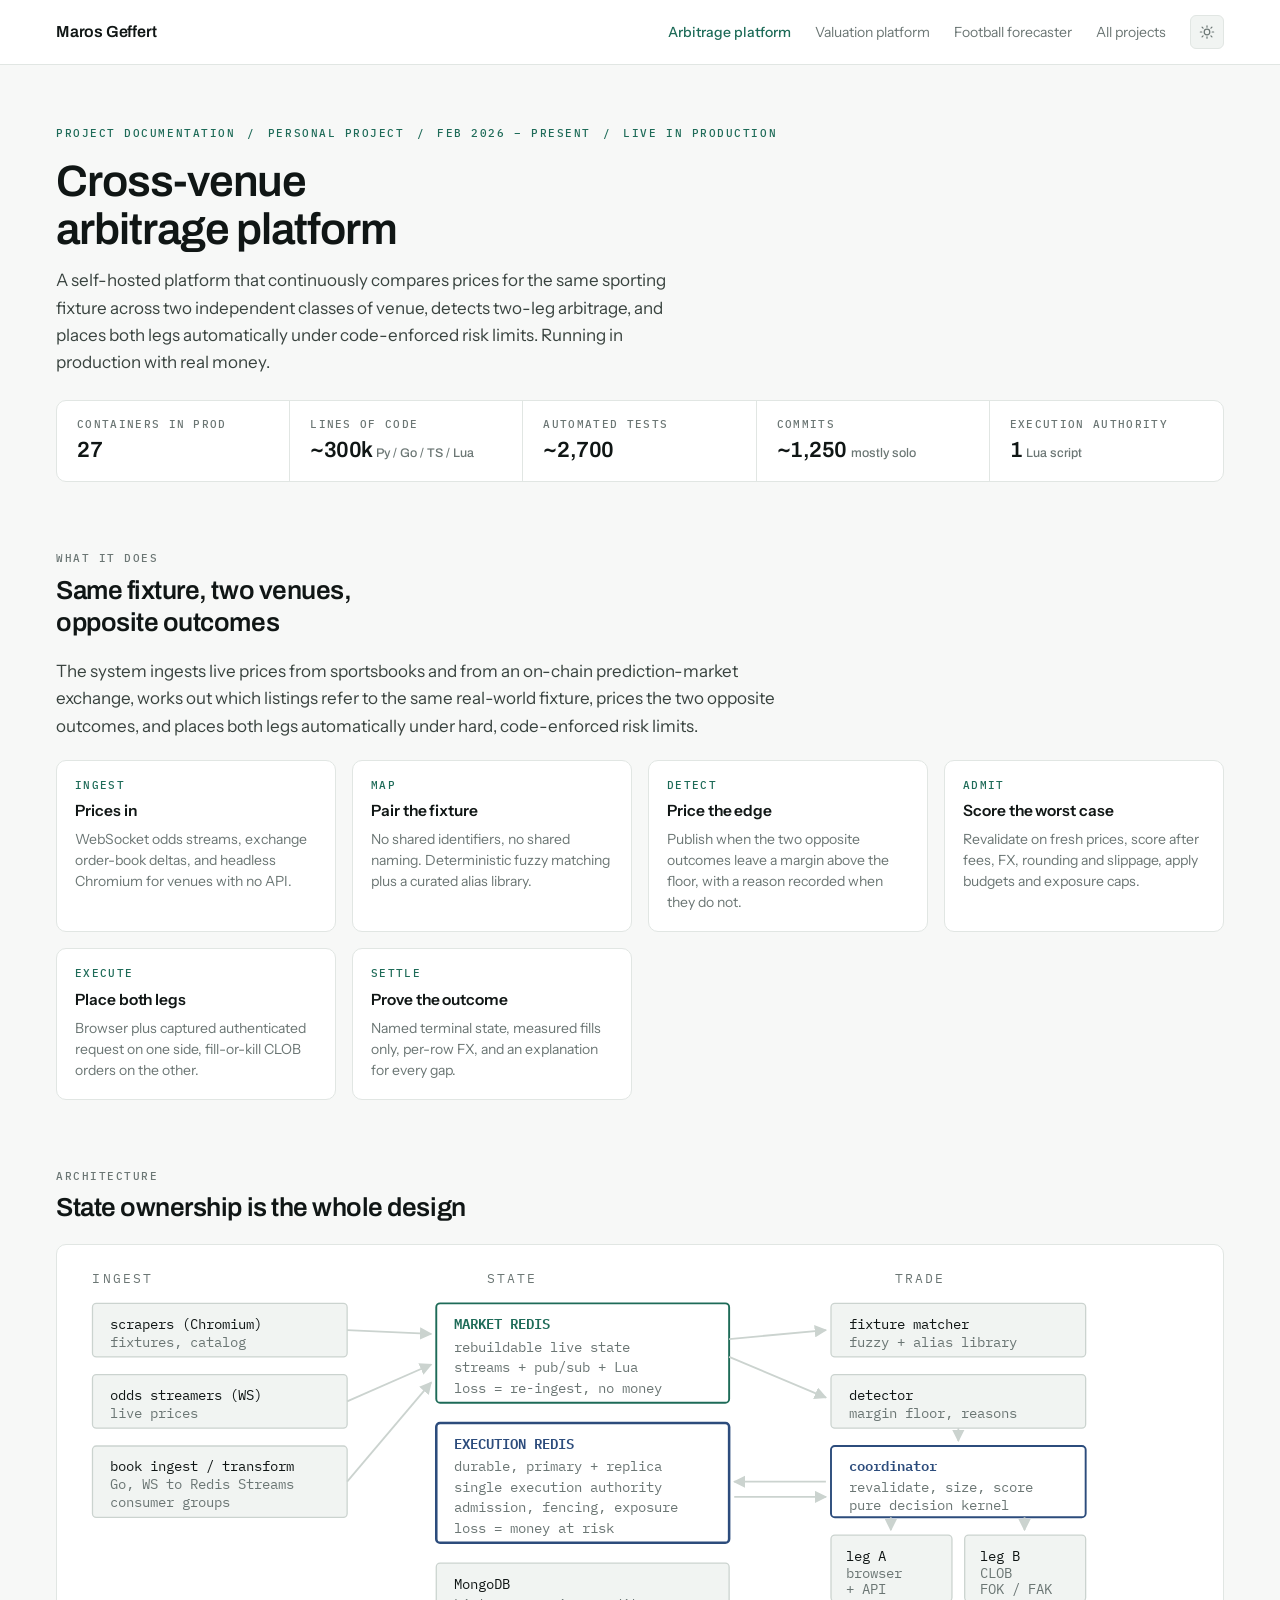
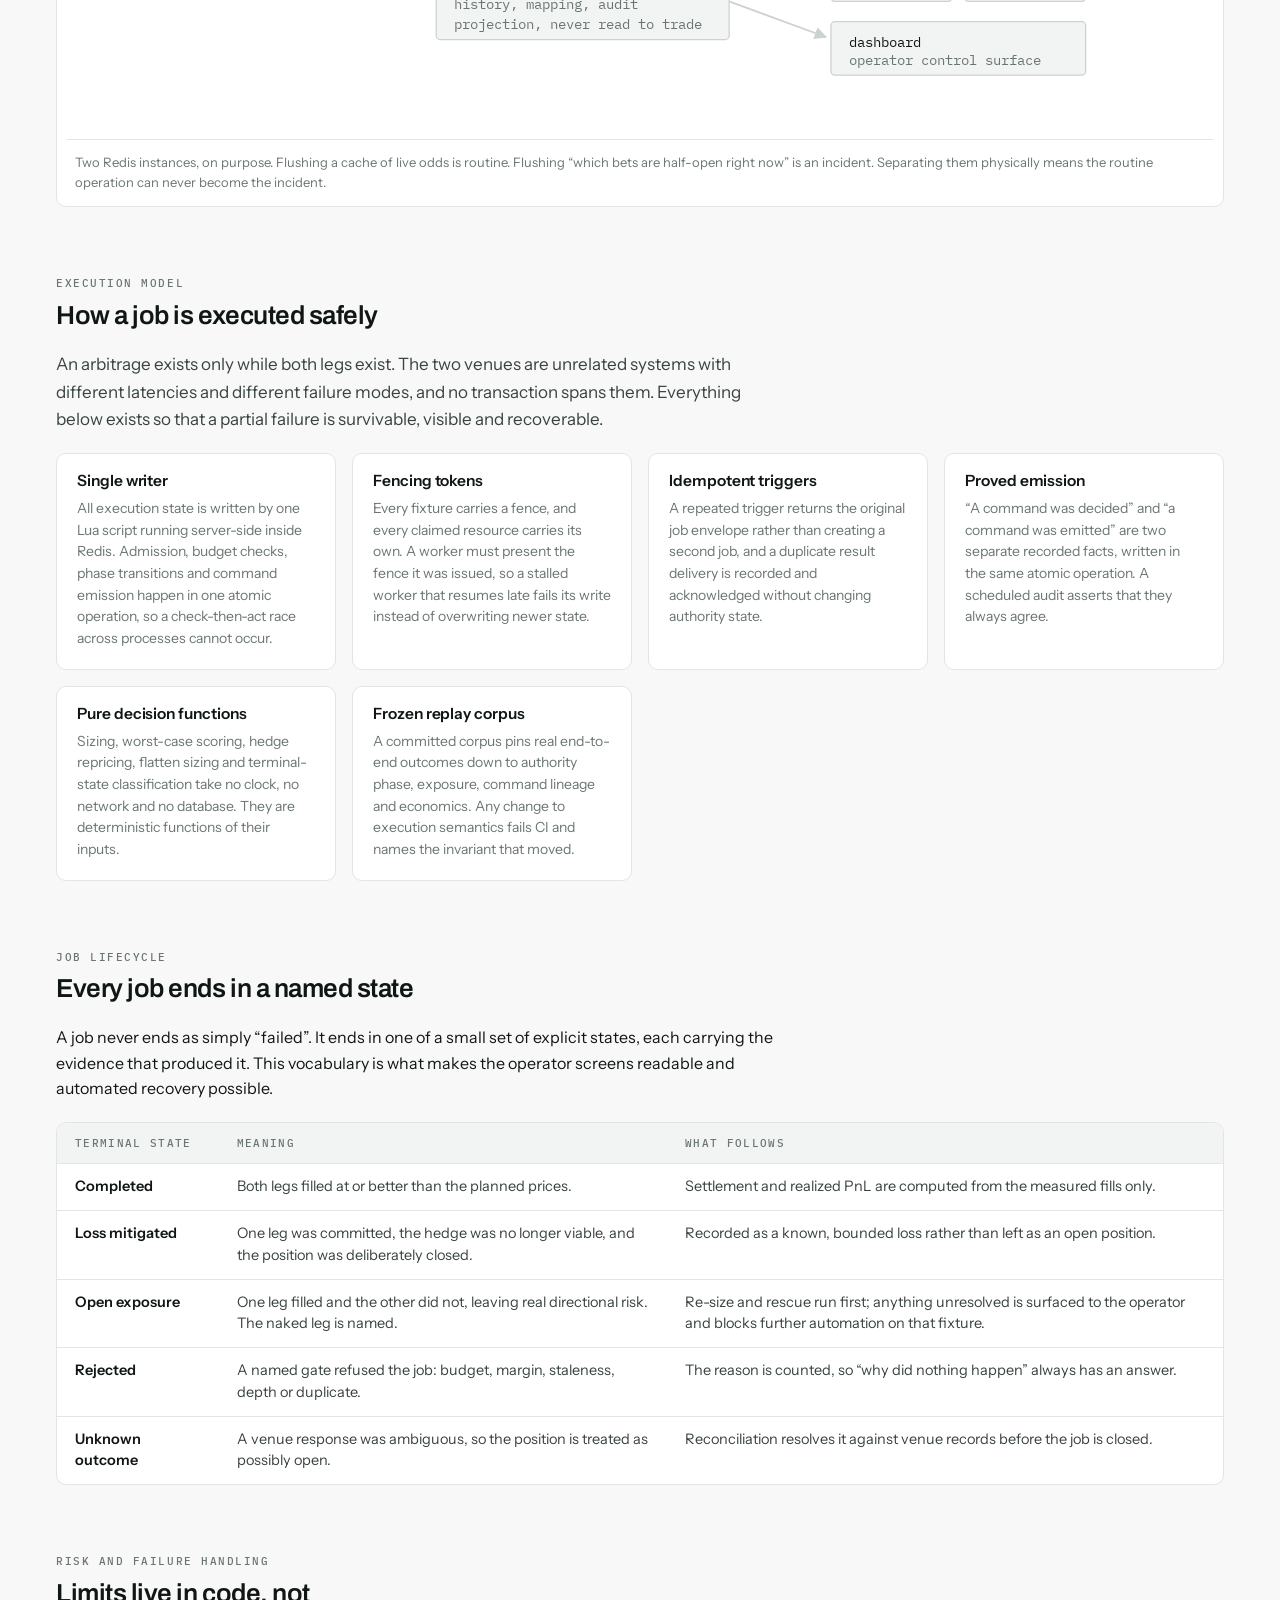
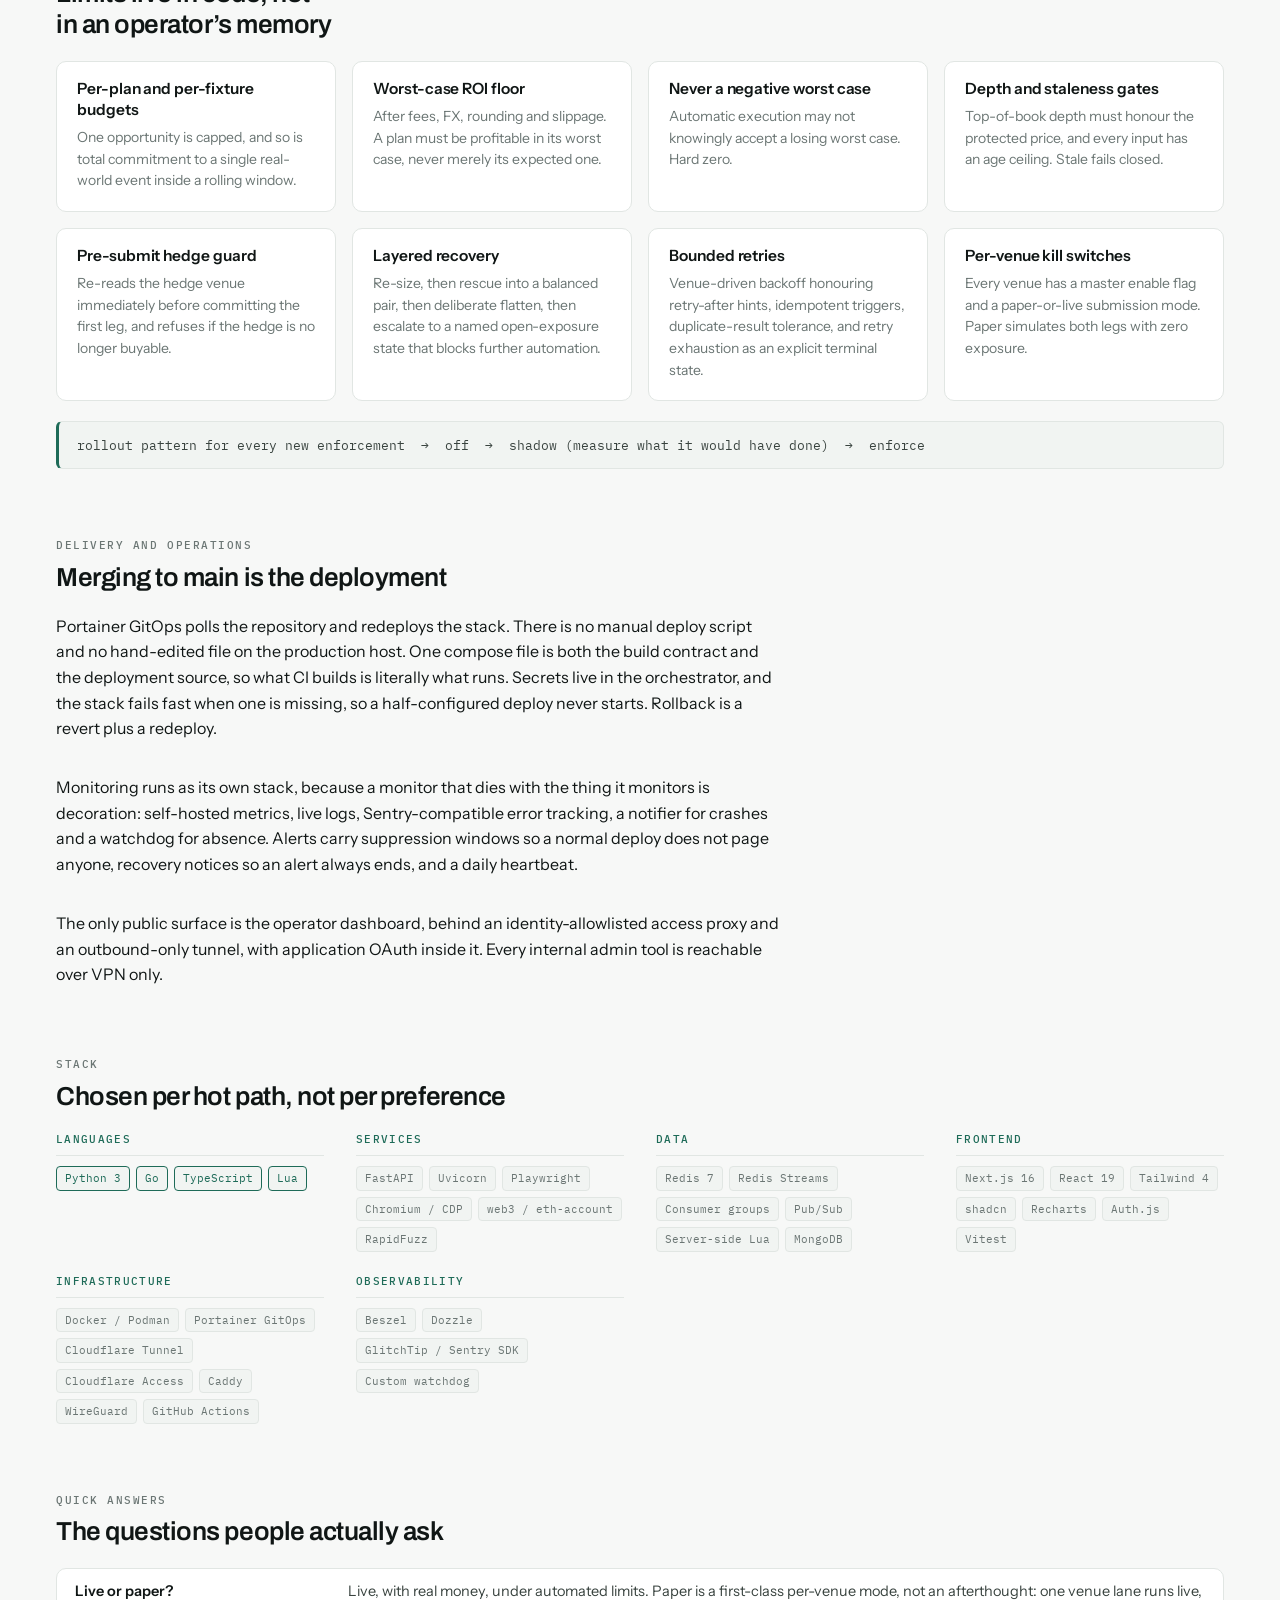
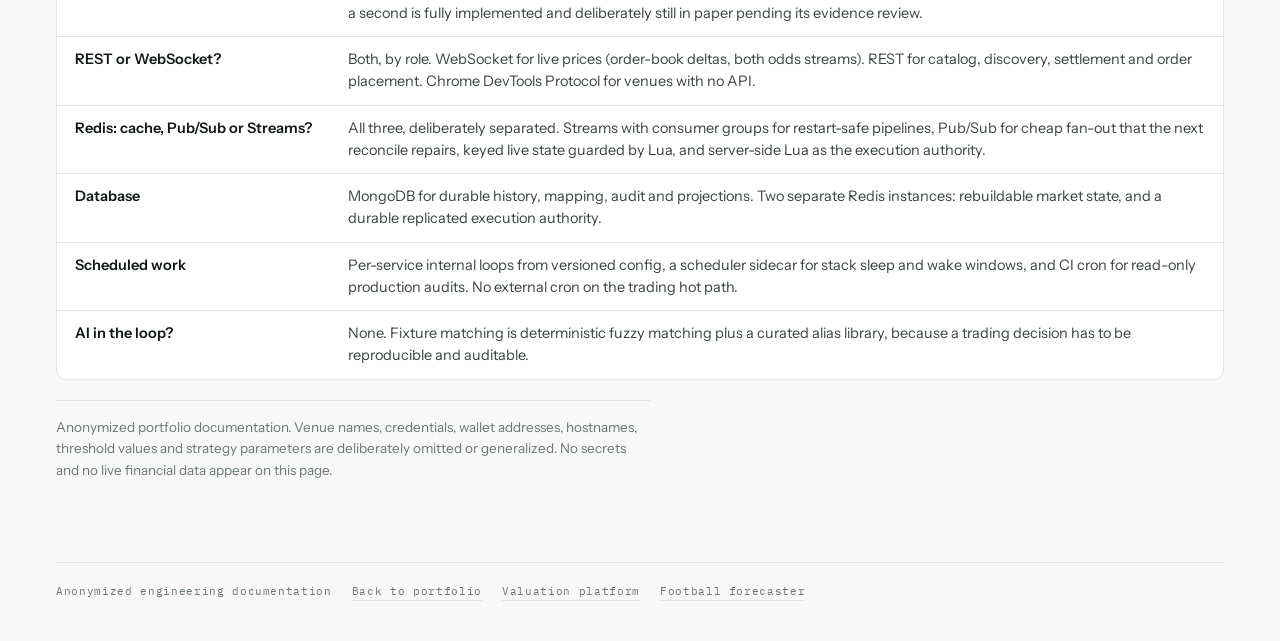
==== buco-arbitrage/index.html @ d6f56956 "Drop the How I work section and describe each technology in the stack" ====
<!doctype html>
<html lang="en">
<head>
<meta charset="utf-8">
<meta name="viewport" content="width=device-width, initial-scale=1">
<title>Cross-Venue Arbitrage Platform</title>
<meta name="description" content="Anonymized documentation for a production cross-venue arbitrage platform: what it does, architecture, execution model, risk limits, stack, deployment and operations.">
<link rel="preconnect" href="https://fonts.googleapis.com">
<link rel="preconnect" href="https://fonts.gstatic.com" crossorigin>
<link rel="stylesheet" href="https://fonts.googleapis.com/css2?family=Archivo:wght@500;600;700&family=Instrument+Sans:wght@400;500;600&family=IBM+Plex+Mono:wght@400;500&display=swap">
<link rel="stylesheet" href="../assets/site.css?v=6">
<script src="../assets/theme.js?v=6"></script>
</head>
<body>

<header class="sitebar">
  <div class="inner">
    <a class="brand" href="../">Maros Geffert</a>
    <div class="right">
      <nav>
        <a href="../buco-arbitrage/" aria-current="page">Arbitrage platform</a>
        <a href="../buco-stock/">Valuation platform</a>
        <a href="../buco-forecaster/">Football forecaster</a>
        <a href="../">All projects</a>
      </nav>
      <button class="themetoggle" type="button" data-theme-toggle aria-label="Switch theme">
        <svg class="tl-sun" viewBox="0 0 24 24" fill="none" stroke="currentColor" stroke-width="1.8" stroke-linecap="round" aria-hidden="true">
          <circle cx="12" cy="12" r="4.2"/>
          <path d="M12 2.6v2.2M12 19.2v2.2M4.2 12H2M22 12h-2.2M6.1 6.1 4.6 4.6M19.4 19.4l-1.5-1.5M17.9 6.1l1.5-1.5M4.6 19.4l1.5-1.5"/>
        </svg>
        <svg class="tl-moon" viewBox="0 0 24 24" fill="none" stroke="currentColor" stroke-width="1.8" stroke-linecap="round" stroke-linejoin="round" aria-hidden="true" style="display:none">
          <path d="M20.5 14.3A8.5 8.5 0 0 1 9.7 3.5a8.5 8.5 0 1 0 10.8 10.8z"/>
        </svg>
      </button>
    </div>
  </div>
</header>

<div class="wrap">

  <header class="mast">
    <div class="kicker">
      <span>Project documentation</span><span>/</span>
      <span>Personal project</span><span>/</span>
      <span>Feb 2026 &ndash; present</span><span>/</span>
      <b>Live in production</b>
    </div>
    <h1>Cross-venue arbitrage platform</h1>
    <p class="standfirst">
      A self-hosted platform that continuously compares prices for the same sporting fixture
      across two independent classes of venue, detects two-leg arbitrage, and places both legs
      automatically under code-enforced risk limits. Running in production with real money.
    </p>
  </header>

  <dl class="specs">
    <div class="spec"><dt>Containers in prod</dt><dd>27</dd></div>
    <div class="spec"><dt>Lines of code</dt><dd>~300k <small>Py / Go / TS / Lua</small></dd></div>
    <div class="spec"><dt>Automated tests</dt><dd>~2,700</dd></div>
    <div class="spec"><dt>Commits</dt><dd>~1,250 <small>mostly solo</small></dd></div>
    <div class="spec"><dt>Execution authority</dt><dd>1 <small>Lua script</small></dd></div>
  </dl>

  <section>
    <div class="eyebrow">What it does</div>
    <h2>Same fixture, two venues, opposite outcomes</h2>
    <p class="lede">
      The system ingests live prices from sportsbooks and from an on-chain prediction-market
      exchange, works out which listings refer to the same real-world fixture, prices the
      two opposite outcomes, and places both legs automatically under hard, code-enforced
      risk limits.
    </p>

    <div class="pipeline">
      <div class="step">
        <span class="n">INGEST</span>
        <h3>Prices in</h3>
        <p>WebSocket odds streams, exchange order-book deltas, and headless Chromium for venues with no API.</p>
      </div>
      <div class="step">
        <span class="n">MAP</span>
        <h3>Pair the fixture</h3>
        <p>No shared identifiers, no shared naming. Deterministic fuzzy matching plus a curated alias library.</p>
      </div>
      <div class="step">
        <span class="n">DETECT</span>
        <h3>Price the edge</h3>
        <p>Publish when the two opposite outcomes leave a margin above the floor, with a reason recorded when they do not.</p>
      </div>
      <div class="step">
        <span class="n">ADMIT</span>
        <h3>Score the worst case</h3>
        <p>Revalidate on fresh prices, score after fees, FX, rounding and slippage, apply budgets and exposure caps.</p>
      </div>
      <div class="step">
        <span class="n">EXECUTE</span>
        <h3>Place both legs</h3>
        <p>Browser plus captured authenticated request on one side, fill-or-kill CLOB orders on the other.</p>
      </div>
      <div class="step">
        <span class="n">SETTLE</span>
        <h3>Prove the outcome</h3>
        <p>Named terminal state, measured fills only, per-row FX, and an explanation for every gap.</p>
      </div>
    </div>
  </section>

  <section>
    <div class="eyebrow">Architecture</div>
    <h2>State ownership is the whole design</h2>

    <figure class="figure">
      <svg viewBox="0 0 900 372" role="img" aria-label="Architecture: ingestion services write to Market Redis, the detector feeds the coordinator, which owns Execution Redis as the single execution authority driving two executors.">
        <defs>
          <marker id="ar" viewBox="0 0 10 10" refX="9" refY="5" markerWidth="7" markerHeight="7" orient="auto-start-reverse">
            <path d="M0,0 L10,5 L0,10 z"/>
          </marker>
        </defs>
        <g>

          <!-- column labels -->
          <g class="collabels">
            <text class="col" x="20" y="22">INGEST</text>
            <text class="col" x="330" y="22">STATE</text>
            <text class="col" x="650" y="22">TRADE</text>
          </g>

          <!-- ingest boxes -->
          <g>
            <rect x="20" y="38" width="200" height="42"/>
            <text x="34" y="58">scrapers (Chromium)</text>
            <text x="34" y="72" class="m">fixtures, catalog</text>

            <rect x="20" y="94" width="200" height="42"/>
            <text x="34" y="114">odds streamers (WS)</text>
            <text x="34" y="128" class="m">live prices</text>

            <rect x="20" y="150" width="200" height="56"/>
            <text x="34" y="170">book ingest / transform</text>
            <text x="34" y="184" class="m">Go, WS to Redis Streams</text>
            <text x="34" y="198" class="m">consumer groups</text>
          </g>

          <!-- state -->
          <rect x="290" y="38" width="230" height="78" class="mkt"/>
          <text x="304" y="58" class="hb">MARKET REDIS</text>
          <text x="304" y="76" class="m">rebuildable live state</text>
          <text x="304" y="92" class="m">streams + pub/sub + Lua</text>
          <text x="304" y="108" class="m">loss = re-ingest, no money</text>

          <rect x="290" y="132" width="230" height="94" class="exe"/>
          <text x="304" y="152" class="ha">EXECUTION REDIS</text>
          <text x="304" y="170" class="m">durable, primary + replica</text>
          <text x="304" y="186" class="m">single execution authority</text>
          <text x="304" y="202" class="m">admission, fencing, exposure</text>
          <text x="304" y="218" class="m">loss = money at risk</text>

          <rect x="290" y="242" width="230" height="60"/>
          <text x="304" y="262">MongoDB</text>
          <text x="304" y="278" class="m">history, mapping, audit</text>
          <text x="304" y="294" class="m">projection, never read to trade</text>

          <!-- trade -->
          <rect x="600" y="38" width="200" height="42"/>
          <text x="614" y="58">fixture matcher</text>
          <text x="614" y="72" class="m">fuzzy + alias library</text>

          <rect x="600" y="94" width="200" height="42"/>
          <text x="614" y="114">detector</text>
          <text x="614" y="128" class="m">margin floor, reasons</text>

          <rect x="600" y="150" width="200" height="56" class="coord"/>
          <text x="614" y="170" class="ha">coordinator</text>
          <text x="614" y="186" class="m">revalidate, size, score</text>
          <text x="614" y="200" class="m">pure decision kernel</text>

          <rect x="600" y="220" width="95" height="52"/>
          <text x="612" y="240">leg A</text>
          <text x="612" y="254" class="m">browser</text>
          <text x="612" y="266" class="m">+ API</text>

          <rect x="705" y="220" width="95" height="52"/>
          <text x="717" y="240">leg B</text>
          <text x="717" y="254" class="m">CLOB</text>
          <text x="717" y="266" class="m">FOK / FAK</text>

          <rect x="600" y="288" width="200" height="42"/>
          <text x="614" y="308">dashboard</text>
          <text x="614" y="322" class="m">operator control surface</text>

          <!-- arrows -->
          <g class="flow" marker-end="url(#ar)">
            <path d="M220,59 L286,62"/>
            <path d="M220,115 L286,86"/>
            <path d="M220,178 L286,100"/>
            <path d="M520,66 L596,59"/>
            <path d="M520,80 L596,112"/>
            <path d="M700,136 L700,146"/>
            <path d="M596,178 L524,178"/>
            <path d="M524,190 L596,190"/>
            <path d="M647,206 L647,216"/>
            <path d="M752,206 L752,216"/>
            <path d="M520,272 L596,300"/>
          </g>
        </g>
      </svg>
      <figcaption>
        Two Redis instances, on purpose. Flushing a cache of live odds is routine. Flushing
        &ldquo;which bets are half-open right now&rdquo; is an incident. Separating them physically means
        the routine operation can never become the incident.
      </figcaption>
    </figure>
  </section>

  <section>
    <div class="eyebrow">Execution model</div>
    <h2>How a job is executed safely</h2>
    <p class="lede">
      An arbitrage exists only while both legs exist. The two venues are unrelated systems with
      different latencies and different failure modes, and no transaction spans them. Everything
      below exists so that a partial failure is survivable, visible and recoverable.
    </p>

    <div class="limits">
      <div class="limit">
        <h3>Single writer</h3>
        <p>All execution state is written by one Lua script running server-side inside Redis. Admission, budget checks, phase transitions and command emission happen in one atomic operation, so a check-then-act race across processes cannot occur.</p>
      </div>
      <div class="limit">
        <h3>Fencing tokens</h3>
        <p>Every fixture carries a fence, and every claimed resource carries its own. A worker must present the fence it was issued, so a stalled worker that resumes late fails its write instead of overwriting newer state.</p>
      </div>
      <div class="limit">
        <h3>Idempotent triggers</h3>
        <p>A repeated trigger returns the original job envelope rather than creating a second job, and a duplicate result delivery is recorded and acknowledged without changing authority state.</p>
      </div>
      <div class="limit">
        <h3>Proved emission</h3>
        <p>&ldquo;A command was decided&rdquo; and &ldquo;a command was emitted&rdquo; are two separate recorded facts, written in the same atomic operation. A scheduled audit asserts that they always agree.</p>
      </div>
      <div class="limit">
        <h3>Pure decision functions</h3>
        <p>Sizing, worst-case scoring, hedge repricing, flatten sizing and terminal-state classification take no clock, no network and no database. They are deterministic functions of their inputs.</p>
      </div>
      <div class="limit">
        <h3>Frozen replay corpus</h3>
        <p>A committed corpus pins real end-to-end outcomes down to authority phase, exposure, command lineage and economics. Any change to execution semantics fails CI and names the invariant that moved.</p>
      </div>
    </div>
  </section>

  <section>
    <div class="eyebrow">Job lifecycle</div>
    <h2>Every job ends in a named state</h2>
    <p>
      A job never ends as simply &ldquo;failed&rdquo;. It ends in one of a small set of explicit states, each
      carrying the evidence that produced it. This vocabulary is what makes the operator screens
      readable and automated recovery possible.
    </p>

    <div class="tablewrap">
      <table>
        <thead><tr><th>Terminal state</th><th>Meaning</th><th>What follows</th></tr></thead>
        <tbody>
          <tr>
            <td class="wrapcell">Completed</td>
            <td>Both legs filled at or better than the planned prices.</td>
            <td>Settlement and realized PnL are computed from the measured fills only.</td>
          </tr>
          <tr>
            <td class="wrapcell">Loss mitigated</td>
            <td>One leg was committed, the hedge was no longer viable, and the position was deliberately closed.</td>
            <td>Recorded as a known, bounded loss rather than left as an open position.</td>
          </tr>
          <tr>
            <td class="wrapcell">Open exposure</td>
            <td>One leg filled and the other did not, leaving real directional risk. The naked leg is named.</td>
            <td>Re-size and rescue run first; anything unresolved is surfaced to the operator and blocks further automation on that fixture.</td>
          </tr>
          <tr>
            <td class="wrapcell">Rejected</td>
            <td>A named gate refused the job: budget, margin, staleness, depth or duplicate.</td>
            <td>The reason is counted, so &ldquo;why did nothing happen&rdquo; always has an answer.</td>
          </tr>
          <tr>
            <td class="wrapcell">Unknown outcome</td>
            <td>A venue response was ambiguous, so the position is treated as possibly open.</td>
            <td>Reconciliation resolves it against venue records before the job is closed.</td>
          </tr>
        </tbody>
      </table>
    </div>
  </section>

  <section>
    <div class="eyebrow">Risk and failure handling</div>
    <h2>Limits live in code, not in an operator&rsquo;s memory</h2>

    <div class="limits">
      <div class="limit"><h3>Per-plan and per-fixture budgets</h3><p>One opportunity is capped, and so is total commitment to a single real-world event inside a rolling window.</p></div>
      <div class="limit"><h3>Worst-case ROI floor</h3><p>After fees, FX, rounding and slippage. A plan must be profitable in its worst case, never merely its expected one.</p></div>
      <div class="limit"><h3>Never a negative worst case</h3><p>Automatic execution may not knowingly accept a losing worst case. Hard zero.</p></div>
      <div class="limit"><h3>Depth and staleness gates</h3><p>Top-of-book depth must honour the protected price, and every input has an age ceiling. Stale fails closed.</p></div>
      <div class="limit"><h3>Pre-submit hedge guard</h3><p>Re-reads the hedge venue immediately before committing the first leg, and refuses if the hedge is no longer buyable.</p></div>
      <div class="limit"><h3>Layered recovery</h3><p>Re-size, then rescue into a balanced pair, then deliberate flatten, then escalate to a named open-exposure state that blocks further automation.</p></div>
      <div class="limit"><h3>Bounded retries</h3><p>Venue-driven backoff honouring retry-after hints, idempotent triggers, duplicate-result tolerance, and retry exhaustion as an explicit terminal state.</p></div>
      <div class="limit"><h3>Per-venue kill switches</h3><p>Every venue has a master enable flag and a paper-or-live submission mode. Paper simulates both legs with zero exposure.</p></div>
    </div>

    <div class="rollout">rollout pattern for every new enforcement &nbsp;&rarr;&nbsp; off &nbsp;&rarr;&nbsp; shadow (measure what it would have done) &nbsp;&rarr;&nbsp; enforce</div>
  </section>

  <section>
    <div class="eyebrow">Delivery and operations</div>
    <h2>Merging to main is the deployment</h2>
    <p>
      Portainer GitOps polls the repository and redeploys the stack. There is no manual deploy
      script and no hand-edited file on the production host. One compose file is both the build
      contract and the deployment source, so what CI builds is literally what runs. Secrets live
      in the orchestrator, and the stack fails fast when one is missing, so a half-configured
      deploy never starts. Rollback is a revert plus a redeploy.
    </p>
    <p>
      Monitoring runs as its own stack, because a monitor that dies with the thing it monitors is
      decoration: self-hosted metrics, live logs, Sentry-compatible error tracking, a notifier for
      crashes and a watchdog for absence. Alerts carry suppression windows so a normal deploy does
      not page anyone, recovery notices so an alert always ends, and a daily heartbeat.
    </p>
    <p>
      The only public surface is the operator dashboard, behind an identity-allowlisted access
      proxy and an outbound-only tunnel, with application OAuth inside it. Every internal admin
      tool is reachable over VPN only.
    </p>
  </section>

  <section>
    <div class="eyebrow">Stack</div>
    <h2>Chosen per hot path, not per preference</h2>

    <div class="stackgrid">
      <div class="stackgroup">
        <h3>Languages</h3>
        <div class="chips">
          <span class="chip hot">Python 3</span><span class="chip hot">Go</span>
          <span class="chip hot">TypeScript</span><span class="chip hot">Lua</span>
        </div>
      </div>
      <div class="stackgroup">
        <h3>Services</h3>
        <div class="chips">
          <span class="chip">FastAPI</span><span class="chip">Uvicorn</span>
          <span class="chip">Playwright</span><span class="chip">Chromium / CDP</span>
          <span class="chip">web3 / eth-account</span><span class="chip">RapidFuzz</span>
        </div>
      </div>
      <div class="stackgroup">
        <h3>Data</h3>
        <div class="chips">
          <span class="chip">Redis 7</span><span class="chip">Redis Streams</span>
          <span class="chip">Consumer groups</span><span class="chip">Pub/Sub</span>
          <span class="chip">Server-side Lua</span><span class="chip">MongoDB</span>
        </div>
      </div>
      <div class="stackgroup">
        <h3>Frontend</h3>
        <div class="chips">
          <span class="chip">Next.js 16</span><span class="chip">React 19</span>
          <span class="chip">Tailwind 4</span><span class="chip">shadcn</span>
          <span class="chip">Recharts</span><span class="chip">Auth.js</span>
          <span class="chip">Vitest</span>
        </div>
      </div>
      <div class="stackgroup">
        <h3>Infrastructure</h3>
        <div class="chips">
          <span class="chip">Docker / Podman</span><span class="chip">Portainer GitOps</span>
          <span class="chip">Cloudflare Tunnel</span><span class="chip">Cloudflare Access</span>
          <span class="chip">Caddy</span><span class="chip">WireGuard</span>
          <span class="chip">GitHub Actions</span>
        </div>
      </div>
      <div class="stackgroup">
        <h3>Observability</h3>
        <div class="chips">
          <span class="chip">Beszel</span><span class="chip">Dozzle</span>
          <span class="chip">GlitchTip / Sentry SDK</span><span class="chip">Custom watchdog</span>
        </div>
      </div>
    </div>
  </section>

  <section>
    <div class="eyebrow">Quick answers</div>
    <h2>The questions people actually ask</h2>

    <div class="tablewrap">
      <table>
        <tbody>
          <tr><td>Live or paper?</td><td>Live, with real money, under automated limits. Paper is a first-class per-venue mode, not an afterthought: one venue lane runs live, a second is fully implemented and deliberately still in paper pending its evidence review.</td></tr>
          <tr><td>REST or WebSocket?</td><td>Both, by role. WebSocket for live prices (order-book deltas, both odds streams). REST for catalog, discovery, settlement and order placement. Chrome DevTools Protocol for venues with no API.</td></tr>
          <tr><td>Redis: cache, Pub/Sub or Streams?</td><td>All three, deliberately separated. Streams with consumer groups for restart-safe pipelines, Pub/Sub for cheap fan-out that the next reconcile repairs, keyed live state guarded by Lua, and server-side Lua as the execution authority.</td></tr>
          <tr><td>Database</td><td>MongoDB for durable history, mapping, audit and projections. Two separate Redis instances: rebuildable market state, and a durable replicated execution authority.</td></tr>
          <tr><td>Scheduled work</td><td>Per-service internal loops from versioned config, a scheduler sidecar for stack sleep and wake windows, and CI cron for read-only production audits. No external cron on the trading hot path.</td></tr>
          <tr><td>AI in the loop?</td><td>None. Fixture matching is deterministic fuzzy matching plus a curated alias library, because a trading decision has to be reproducible and auditable.</td></tr>
        </tbody>
      </table>
    </div>

    <p class="note">
      Anonymized portfolio documentation. Venue names, credentials, wallet addresses, hostnames,
      threshold values and strategy parameters are deliberately omitted or generalized. No
      secrets and no live financial data appear on this page.
    </p>
  </section>

</div>

<div class="wrap" style="padding-bottom:40px">
  <div class="footer">
    <span>Anonymized engineering documentation</span>
    <a href="../">Back to portfolio</a>
    <a href="../buco-stock/">Valuation platform</a>
    <a href="../buco-forecaster/">Football forecaster</a>
  </div>
</div>

</body>
</html>
---- assets/site.css ----
/* Engineering portfolio - design system.
   Archivo (display) / Instrument Sans (body + UI) / IBM Plex Mono (labels + data).
   Built from the Figma redesign: smaller display type, sans body, card surfaces,
   information first. */

:root {
  --ground: #F7F8F7;
  --surface: #FFFFFF;
  --surface-2: #F1F4F2;
  --ink: #101615;
  --ink-2: #39433F;
  --muted: #6B7674;
  --hair: #E1E6E3;
  --hair-strong: #CBD3CF;
  --accent: #1E6B58;
  --link: #2C4C7C;
  --alert: #A8501E;

  /* diagram aliases, kept so the case-study SVGs stay readable */
  --leg-a: var(--link);
  --leg-b: var(--accent);

  --font-display: "Archivo", "Helvetica Neue", Arial, sans-serif;
  --font-body: "Instrument Sans", ui-sans-serif, system-ui, "Segoe UI", Arial, sans-serif;
  --font-mono: "IBM Plex Mono", ui-monospace, "SF Mono", Consolas, monospace;

  --measure: 66ch;
  --pad: clamp(20px, 4.5vw, 56px);
  --shell: 1280px;

  --r-card: 10px;
  --r-btn: 6px;
  --r-chip: 4px;
}

@media (prefers-color-scheme: dark) {
  :root:not([data-theme="light"]) {
    --ground: #0C1011;
    --surface: #14191A;
    --surface-2: #1A2122;
    --ink: #E9EEEC;
    --ink-2: #BFC8C5;
    --muted: #8B9895;
    --hair: #232B2C;
    --hair-strong: #35403F;
    --accent: #5FC0A3;
    --link: #8DAFDE;
    --alert: #E28E5F;
  }
}

:root[data-theme="dark"] {
  --ground: #0C1011;
  --surface: #14191A;
  --surface-2: #1A2122;
  --ink: #E9EEEC;
  --ink-2: #BFC8C5;
  --muted: #8B9895;
  --hair: #232B2C;
  --hair-strong: #35403F;
  --accent: #5FC0A3;
  --link: #8DAFDE;
  --alert: #E28E5F;
}

* { box-sizing: border-box; }
html { -webkit-text-size-adjust: 100%; scroll-behavior: smooth; }
@media (prefers-reduced-motion: reduce) { html { scroll-behavior: auto; } }

body {
  margin: 0;
  background: var(--ground);
  color: var(--ink);
  font-family: var(--font-body);
  font-size: 16px;
  line-height: 1.6;
  -webkit-font-smoothing: antialiased;
  text-rendering: optimizeLegibility;
}

/* ---------- top bar ---------- */

.sitebar {
  position: sticky;
  top: 0;
  z-index: 20;
  background: var(--surface);
  border-bottom: 1px solid var(--hair);
}
.sitebar > .inner {
  max-width: var(--shell);
  margin: 0 auto;
  padding: 15px var(--pad);
  display: flex;
  flex-wrap: wrap;
  align-items: center;
  justify-content: space-between;
  gap: 10px 24px;
}
.sitebar .brand {
  font-family: var(--font-display);
  font-weight: 600;
  font-size: 16px;
  letter-spacing: -0.012em;
  color: var(--ink);
  text-decoration: none;
}
.sitebar nav { display: flex; flex-wrap: wrap; gap: 8px 24px; }
.sitebar nav a {
  font-size: 14px;
  color: var(--muted);
  text-decoration: none;
}
.sitebar nav a:hover { color: var(--ink); }
.sitebar nav a[aria-current="page"] { color: var(--accent); font-weight: 500; }

/* ---------- shell ---------- */

.wrap {
  max-width: var(--shell);
  margin: 0 auto;
  padding: 0 var(--pad) 80px;
  display: flex;
  flex-direction: column;
  gap: 68px;
}

/* ---------- type ---------- */

.kicker {
  font-family: var(--font-mono);
  font-size: 11px;
  font-weight: 500;
  letter-spacing: .14em;
  text-transform: uppercase;
  color: var(--accent);
  display: flex;
  flex-wrap: wrap;
  gap: 6px 12px;
}
.kicker .sep { color: var(--hair-strong); }
.kicker b { color: var(--accent); font-weight: 500; }

h1 {
  font-family: var(--font-display);
  font-weight: 600;
  font-size: clamp(29px, 4.2vw, 44px);
  line-height: 1.1;
  letter-spacing: -0.024em;
  margin: 0;
  text-wrap: balance;
  max-width: 26ch;
}

h2 {
  font-family: var(--font-display);
  font-weight: 600;
  font-size: clamp(21px, 2.6vw, 26px);
  line-height: 1.22;
  letter-spacing: -0.018em;
  margin: 0;
  text-wrap: balance;
  max-width: 34ch;
}

h3 {
  font-family: var(--font-body);
  font-weight: 600;
  font-size: 16.5px;
  line-height: 1.35;
  letter-spacing: -0.004em;
  margin: 0;
}

p { margin: 0; max-width: var(--measure); }
p + p { margin-top: 0.85em; }

.lede { font-size: 17px; color: var(--ink-2); line-height: 1.6; }
.sub { font-size: 14.5px; color: var(--muted); }

strong { font-weight: 600; }
em { font-style: normal; color: var(--accent); }

code {
  font-family: var(--font-mono);
  font-size: 0.86em;
  background: var(--surface-2);
  border: 1px solid var(--hair);
  padding: 0.5px 5px;
  border-radius: var(--r-chip);
}

a { color: var(--link); text-underline-offset: 2px; }
a:focus-visible, .card:focus-visible, .chip:focus-visible {
  outline: 2px solid var(--accent);
  outline-offset: 2px;
  border-radius: 3px;
}

/* ---------- hero ---------- */

.hero {
  padding-top: clamp(36px, 5vw, 60px);
  display: grid;
  /* The card is a fixed rail so the headline keeps the width it was designed at
     and stays on two lines instead of three. */
  grid-template-columns: minmax(0, 1fr) 360px;
  gap: clamp(28px, 5vw, 68px);
  align-items: start;
}
@media (max-width: 1080px) { .hero { grid-template-columns: minmax(0, 1fr) 320px; } }
@media (max-width: 900px) { .hero { grid-template-columns: 1fr; } }

.hero-copy { display: flex; flex-direction: column; gap: 16px; }
.hero-copy p { max-width: 54ch; }
.hero-links {
  display: flex;
  flex-wrap: wrap;
  gap: 8px 16px;
  align-items: center;
  padding-top: 6px;
  font-size: 15px;
}
.hero-links .dot { color: var(--hair-strong); }
.hero-links .plain { color: var(--muted); font-weight: 500; }
.hero-links a { font-weight: 500; text-decoration: none; border-bottom: 1px solid var(--hair-strong); }
.hero-links a:hover { border-bottom-color: var(--link); }

/* ---------- data card (at a glance / spec strip) ---------- */

.datacard {
  background: var(--surface);
  border: 1px solid var(--hair);
  border-radius: var(--r-card);
  overflow: hidden;
}
.datacard .head {
  padding: 14px 20px 12px;
  border-bottom: 1px solid var(--hair);
  font-family: var(--font-mono);
  font-size: 11px;
  letter-spacing: .14em;
  text-transform: uppercase;
  color: var(--muted);
}
.datacard dl { margin: 0; }
.datacard .row {
  display: flex;
  align-items: baseline;
  justify-content: space-between;
  gap: 16px;
  padding: 11px 20px;
  border-bottom: 1px solid var(--hair);
}
.datacard .row:last-child { border-bottom: 0; }
.datacard dt { font-size: 14px; color: var(--muted); }
.datacard dd {
  margin: 0;
  font-size: 14px;
  font-weight: 600;
  text-align: right;
  font-variant-numeric: tabular-nums;
}

/* ---------- sections ---------- */

.sec { display: flex; flex-direction: column; gap: 20px; scroll-margin-top: 70px; }

.eyebrow {
  font-family: var(--font-mono);
  font-size: 11px;
  font-weight: 500;
  letter-spacing: .14em;
  text-transform: uppercase;
  color: var(--muted);
}
.sechead { display: flex; flex-direction: column; gap: 7px; }

/* ---------- project cards ---------- */

.projects {
  display: grid;
  grid-template-columns: repeat(auto-fit, minmax(330px, 1fr));
  gap: 22px;
}
.card {
  background: var(--surface);
  border: 1px solid var(--hair);
  border-radius: var(--r-card);
  padding: 24px 26px 24px;
  display: flex;
  flex-direction: column;
  gap: 13px;
  text-decoration: none;
  color: inherit;
  transition: border-color .15s ease, transform .15s ease;
}
.card:hover { border-color: var(--hair-strong); }
@media (prefers-reduced-motion: no-preference) {
  .card:hover { transform: translateY(-2px); }
}
.card .ptag {
  font-family: var(--font-mono);
  font-size: 11px;
  font-weight: 500;
  letter-spacing: .13em;
  text-transform: uppercase;
  color: var(--accent);
}
.card h3 {
  font-family: var(--font-display);
  /* 22px is the largest size that keeps the longest project title on one line
     at the designed three-column card width. */
  font-size: clamp(19px, 2.1vw, 22px);
  font-weight: 600;
  letter-spacing: -0.018em;
  line-height: 1.2;
}
.card p { font-size: 15.5px; color: var(--ink-2); max-width: none; }
.card .more {
  font-size: 14.5px;
  font-weight: 500;
  color: var(--link);
  margin-top: auto;
  padding-top: 4px;
}

.bullets { list-style: none; margin: 4px 0 0; padding: 0; display: flex; flex-direction: column; gap: 8px; }
.bullets li {
  position: relative;
  padding-left: 15px;
  font-size: 14.5px;
  line-height: 1.5;
  color: var(--ink-2);
}
.bullets li::before {
  content: "";
  position: absolute;
  left: 0;
  top: 0.55em;
  width: 5px;
  height: 5px;
  border-radius: 50%;
  background: var(--accent);
}

/* ---------- chips ---------- */

.chips { display: flex; flex-wrap: wrap; gap: 6px; }
.chip {
  font-family: var(--font-mono);
  font-size: 11px;
  line-height: 1.5;
  padding: 3px 8px;
  border: 1px solid var(--hair);
  border-radius: var(--r-chip);
  color: var(--muted);
  background: var(--surface-2);
  white-space: nowrap;
}
.chip.hot { border-color: var(--accent); color: var(--accent); }

/* ---------- rail list (how I work) ---------- */

.rails {
  display: grid;
  grid-template-columns: repeat(auto-fit, minmax(300px, 1fr));
  gap: 20px 36px;
}
.rail {
  border-left: 2px solid var(--accent);
  padding: 2px 0 2px 16px;
  display: flex;
  flex-direction: column;
  gap: 6px;
}
.rail p { font-size: 14.5px; color: var(--muted); max-width: none; line-height: 1.55; }

/* ---------- stack table ---------- */

.stacktable {
  background: var(--surface);
  border: 1px solid var(--hair);
  border-radius: var(--r-card);
  overflow: hidden;
}
.stackrow {
  display: grid;
  grid-template-columns: 150px minmax(0, 1fr);
  gap: 20px;
  align-items: start;
  padding: 18px 22px;
  border-bottom: 1px solid var(--hair);
}
.stackrow > .lab { padding-top: 3px; }

/* one technology with a one-line explanation of what it is used for */
.techs {
  display: grid;
  grid-template-columns: repeat(auto-fit, minmax(215px, 1fr));
  gap: 14px 24px;
}
.tech { display: flex; flex-direction: column; gap: 2px; min-width: 0; }
.tech b {
  font-family: var(--font-mono);
  font-size: 12px;
  font-weight: 500;
  color: var(--ink);
}
.tech span {
  font-size: 13px;
  line-height: 1.45;
  color: var(--muted);
}
.stackrow:last-child { border-bottom: 0; }
.stackrow > .lab {
  font-family: var(--font-mono);
  font-size: 11px;
  font-weight: 500;
  letter-spacing: .11em;
  text-transform: uppercase;
  color: var(--accent);
}
@media (max-width: 700px) {
  .stackrow { grid-template-columns: 1fr; gap: 10px; }
}

/* ---------- panels grid (limits, failure handling) ---------- */

.panels {
  display: grid;
  grid-template-columns: repeat(auto-fit, minmax(260px, 1fr));
  gap: 16px;
}
.panel {
  background: var(--surface);
  border: 1px solid var(--hair);
  border-radius: var(--r-card);
  padding: 18px 20px 20px;
  display: flex;
  flex-direction: column;
  gap: 7px;
}
.panel .tag {
  font-family: var(--font-mono);
  font-size: 11px;
  font-weight: 500;
  letter-spacing: .13em;
  text-transform: uppercase;
  color: var(--accent);
}
.panel.broke .tag { color: var(--alert); }
.panel.built .tag { color: var(--link); }
.panel.changed .tag { color: var(--accent); }
.panel p { font-size: 14.5px; color: var(--muted); max-width: none; line-height: 1.55; }
.panel ul { margin: 0; padding-left: 16px; display: flex; flex-direction: column; gap: 7px; }
.panel li { font-size: 14.5px; line-height: 1.5; color: var(--ink-2); }
.panel li strong { color: var(--ink); }

/* ---------- step grid ---------- */

.steps {
  display: grid;
  grid-template-columns: repeat(auto-fit, minmax(230px, 1fr));
  gap: 16px;
}
.step {
  background: var(--surface);
  border: 1px solid var(--hair);
  border-radius: var(--r-card);
  padding: 16px 18px 18px;
  display: flex;
  flex-direction: column;
  gap: 7px;
}
.step .n {
  font-family: var(--font-mono);
  font-size: 11px;
  font-weight: 500;
  letter-spacing: .12em;
  color: var(--accent);
}
.step h3 { font-size: 15.5px; }
.step p { font-size: 14px; line-height: 1.5; color: var(--muted); max-width: none; }

/* ---------- tables ---------- */

.tablewrap {
  overflow-x: auto;
  border: 1px solid var(--hair);
  border-radius: var(--r-card);
  background: var(--surface);
}
table { border-collapse: collapse; width: 100%; min-width: 560px; }
th, td {
  text-align: left;
  padding: 12px 18px;
  border-bottom: 1px solid var(--hair);
  vertical-align: top;
  font-size: 14.5px;
  line-height: 1.5;
}
th {
  font-family: var(--font-mono);
  font-weight: 500;
  font-size: 11px;
  letter-spacing: .12em;
  text-transform: uppercase;
  color: var(--muted);
  background: var(--surface-2);
  white-space: nowrap;
}
td { color: var(--ink-2); }
tbody tr:last-child td { border-bottom: 0; }
td:first-child { font-weight: 600; color: var(--ink); white-space: nowrap; }
td.wrapcell:first-child { white-space: normal; }

/* ---------- figures / diagrams ---------- */

.figure {
  border: 1px solid var(--hair);
  border-radius: var(--r-card);
  background: var(--surface);
  padding: 10px 10px 0;
  overflow-x: auto;
  margin: 0;
}
.figure svg { display: block; min-width: 660px; width: 100%; height: auto; }

/* SVG presentation attributes do not accept var(), so the diagrams are styled here. */
.figure svg text { fill: var(--ink); font-family: var(--font-mono); font-size: 11px; }
.figure svg text.col { fill: var(--muted); font-size: 10px; letter-spacing: 1.6px; }
.figure svg text.m { fill: var(--muted); }
.figure svg text.hb { fill: var(--accent); font-weight: 600; }
.figure svg text.ha { fill: var(--link); font-weight: 600; }
.figure svg rect { fill: var(--surface-2); stroke: var(--hair-strong); stroke-width: 1; rx: 3; }
.figure svg rect.mkt { fill: var(--surface); stroke: var(--accent); stroke-width: 1.5; }
.figure svg rect.exe { fill: var(--surface); stroke: var(--link); stroke-width: 2; }
.figure svg rect.coord { fill: var(--surface); stroke: var(--link); stroke-width: 1.5; }
.figure svg rect.zone { fill: none; stroke: var(--hair); stroke-dasharray: 4 4; }
.figure svg .flow path { stroke: var(--hair-strong); stroke-width: 1.4; fill: none; }
.figure svg .flow path.dash { stroke-dasharray: 5 4; }
.figure svg marker path { fill: var(--hair-strong); stroke: none; }

figcaption {
  font-size: 13px;
  color: var(--muted);
  padding: 12px 8px 14px;
  border-top: 1px solid var(--hair);
  margin-top: 10px;
  line-height: 1.55;
}

/* ---------- callout ---------- */

.callout {
  font-family: var(--font-mono);
  font-size: 12.5px;
  background: var(--surface-2);
  border: 1px solid var(--hair);
  border-left: 3px solid var(--accent);
  border-radius: var(--r-btn);
  padding: 13px 18px;
  color: var(--ink-2);
  overflow-x: auto;
}

.note {
  font-size: 13.5px;
  color: var(--muted);
  border-top: 1px solid var(--hair);
  padding-top: 16px;
  max-width: var(--measure);
}

/* ---------- contact ---------- */

.contact {
  background: var(--surface);
  border: 1px solid var(--hair);
  border-radius: var(--r-card);
  padding: 26px 28px;
  display: flex;
  flex-wrap: wrap;
  gap: 22px 40px;
  align-items: center;
  justify-content: space-between;
}
.contact .copy { display: flex; flex-direction: column; gap: 6px; }
.contact h2 { font-size: 22px; }
.btnrow { display: flex; flex-wrap: wrap; gap: 10px; }
.btn {
  border: 1px solid var(--hair-strong);
  border-radius: var(--r-btn);
  padding: 9px 15px;
  font-size: 14px;
  font-weight: 500;
  color: var(--link);
  text-decoration: none;
  background: var(--surface);
}
.btn:hover { border-color: var(--link); }

/* ---------- footer ---------- */

.footer {
  border-top: 1px solid var(--hair);
  padding-top: 20px;
  font-family: var(--font-mono);
  font-size: 11px;
  letter-spacing: .06em;
  color: var(--muted);
  display: flex;
  flex-wrap: wrap;
  gap: 8px 20px;
}
.footer a { color: var(--muted); text-decoration: none; border-bottom: 1px solid var(--hair); }
.footer a:hover { color: var(--ink); }

/* ---------- two column prose ---------- */

.twocol {
  display: grid;
  grid-template-columns: repeat(auto-fit, minmax(280px, 1fr));
  gap: 20px 40px;
}
.twocol p { max-width: none; }

@media (prefers-reduced-motion: no-preference) {
  .hero { animation: rise .45s cubic-bezier(.22,.8,.3,1) both; }
  @keyframes rise { from { opacity: 0; transform: translateY(8px); } to { opacity: 1; transform: none; } }
}

/* ==========================================================================
   Case-study layout
   The two case studies share this vocabulary: a compact hero, a spec strip,
   step grids, panel grids and prose sections.
   ========================================================================== */

.wrap > section:not(.sec):not(.hero) {
  display: flex;
  flex-direction: column;
  gap: 20px;
  scroll-margin-top: 70px;
}

.mast {
  padding-top: clamp(36px, 5vw, 60px);
  display: flex;
  flex-direction: column;
  gap: 14px;
}
.mast h1 { max-width: 18ch; }

.standfirst {
  font-size: 17px;
  line-height: 1.6;
  color: var(--ink-2);
  max-width: 58ch;
  margin: 0;
}

/* spec strip under the case-study hero */
.specs {
  display: grid;
  grid-template-columns: repeat(auto-fit, minmax(155px, 1fr));
  margin: -44px 0 0;
  background: var(--surface);
  border: 1px solid var(--hair);
  border-radius: var(--r-card);
  overflow: hidden;
}
.spec {
  padding: 15px 20px 17px;
  display: flex;
  flex-direction: column;
  gap: 3px;
  border-right: 1px solid var(--hair);
}
.spec:last-child { border-right: 0; }
.spec dt {
  font-family: var(--font-mono);
  font-size: 11px;
  font-weight: 500;
  letter-spacing: .12em;
  text-transform: uppercase;
  color: var(--muted);
}
.spec dd {
  margin: 0;
  font-family: var(--font-display);
  font-weight: 600;
  font-size: 22px;
  letter-spacing: -0.02em;
  line-height: 1.25;
  font-variant-numeric: tabular-nums;
}
.spec dd small { font-size: 12.5px; font-weight: 500; color: var(--muted); letter-spacing: 0; }
@media (max-width: 700px) {
  .spec { border-right: 0; border-bottom: 1px solid var(--hair); }
  .spec:last-child { border-bottom: 0; }
}

/* the eyebrow is a plain label on case studies, no trailing rule */
.eyebrow::after { content: none; }

/* step grid */
.pipeline {
  display: grid;
  grid-template-columns: repeat(auto-fit, minmax(240px, 1fr));
  gap: 16px;
}

/* panel grids: named limits/case in the case-study markup */
.limits,
.case {
  display: grid;
  grid-template-columns: repeat(auto-fit, minmax(265px, 1fr));
  gap: 16px;
}
.limit {
  background: var(--surface);
  border: 1px solid var(--hair);
  border-radius: var(--r-card);
  padding: 17px 20px 19px;
  display: flex;
  flex-direction: column;
  gap: 6px;
}
.limit h3 { font-size: 15.5px; }
.limit p { font-size: 14px; color: var(--muted); line-height: 1.55; max-width: none; }

/* stack chip groups */
.stackgrid {
  display: grid;
  grid-template-columns: repeat(auto-fit, minmax(240px, 1fr));
  gap: 22px 32px;
}
.stackgroup { display: flex; flex-direction: column; gap: 10px; }
.stackgroup h3 {
  font-family: var(--font-mono);
  font-size: 11px;
  font-weight: 500;
  letter-spacing: .12em;
  text-transform: uppercase;
  color: var(--accent);
  padding-bottom: 8px;
  border-bottom: 1px solid var(--hair);
}

/* the old callout name used on the case studies */
.rollout {
  font-family: var(--font-mono);
  font-size: 12.5px;
  background: var(--surface-2);
  border: 1px solid var(--hair);
  border-left: 3px solid var(--accent);
  border-radius: var(--r-btn);
  padding: 13px 18px;
  color: var(--ink-2);
  overflow-x: auto;
}

/* the label belongs to the heading that follows it, not to the section gap */
.wrap > section:not(.sec):not(.hero) > .eyebrow { margin-bottom: -13px; }

/* ---------- theme toggle ---------- */

.themetoggle {
  appearance: none;
  display: inline-flex;
  align-items: center;
  justify-content: center;
  width: 34px;
  height: 34px;
  padding: 0;
  border: 1px solid var(--hair);
  border-radius: var(--r-btn);
  background: var(--surface-2);
  color: var(--muted);
  cursor: pointer;
  transition: color .15s ease, border-color .15s ease;
}
.themetoggle:hover { color: var(--ink); border-color: var(--hair-strong); }
.themetoggle svg { width: 16px; height: 16px; display: block; }
.themetoggle:focus-visible { outline: 2px solid var(--accent); outline-offset: 2px; }

.sitebar .right {
  display: flex;
  align-items: center;
  gap: 10px 24px;
  flex-wrap: wrap;
}

/* ---------- project card without a write-up yet ---------- */

.card.soon { cursor: default; }
.card.soon:hover { border-color: var(--hair); transform: none; }
.card .more.pending {
  color: var(--muted);
  font-family: var(--font-mono);
  font-size: 11px;
  font-weight: 500;
  letter-spacing: .12em;
  text-transform: uppercase;
}

/* ---------- section intro line ---------- */

.sechead .intro {
  font-size: 15.5px;
  color: var(--muted);
  max-width: none;
  margin-top: 2px;
}
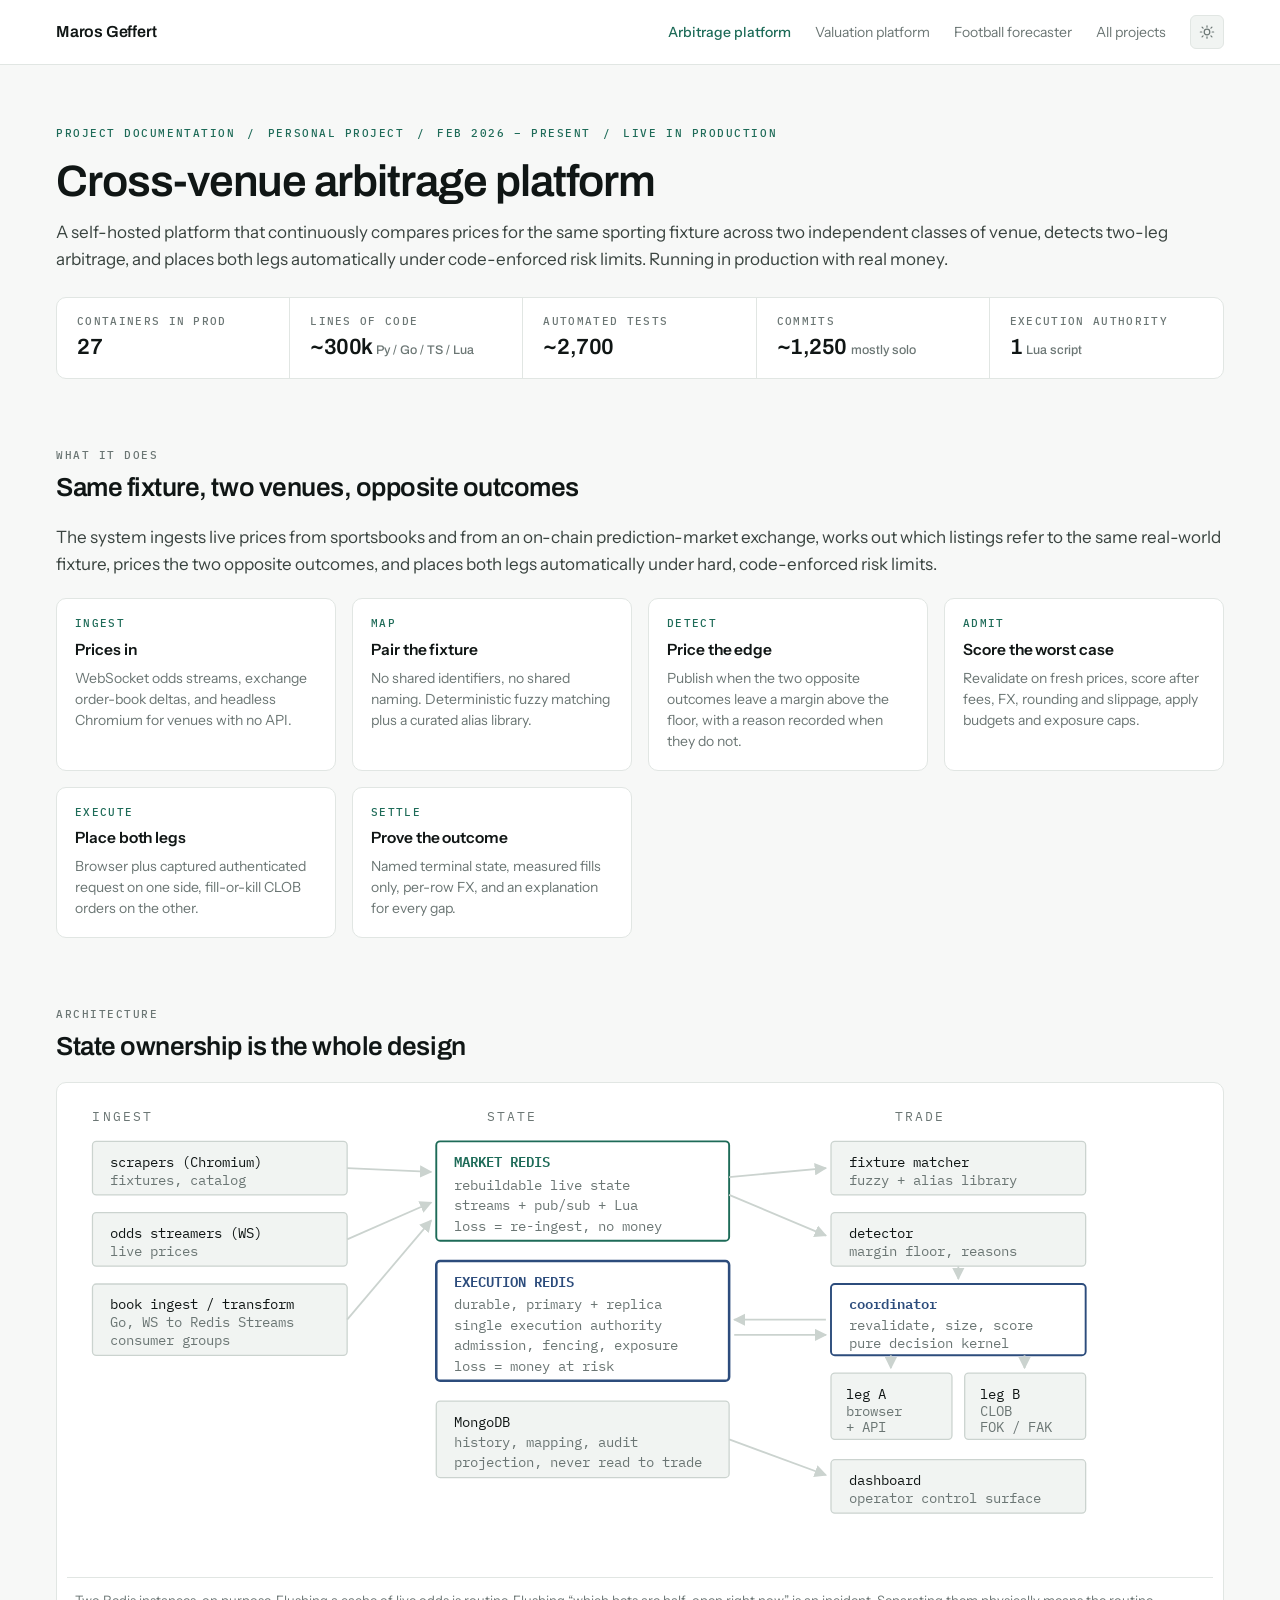
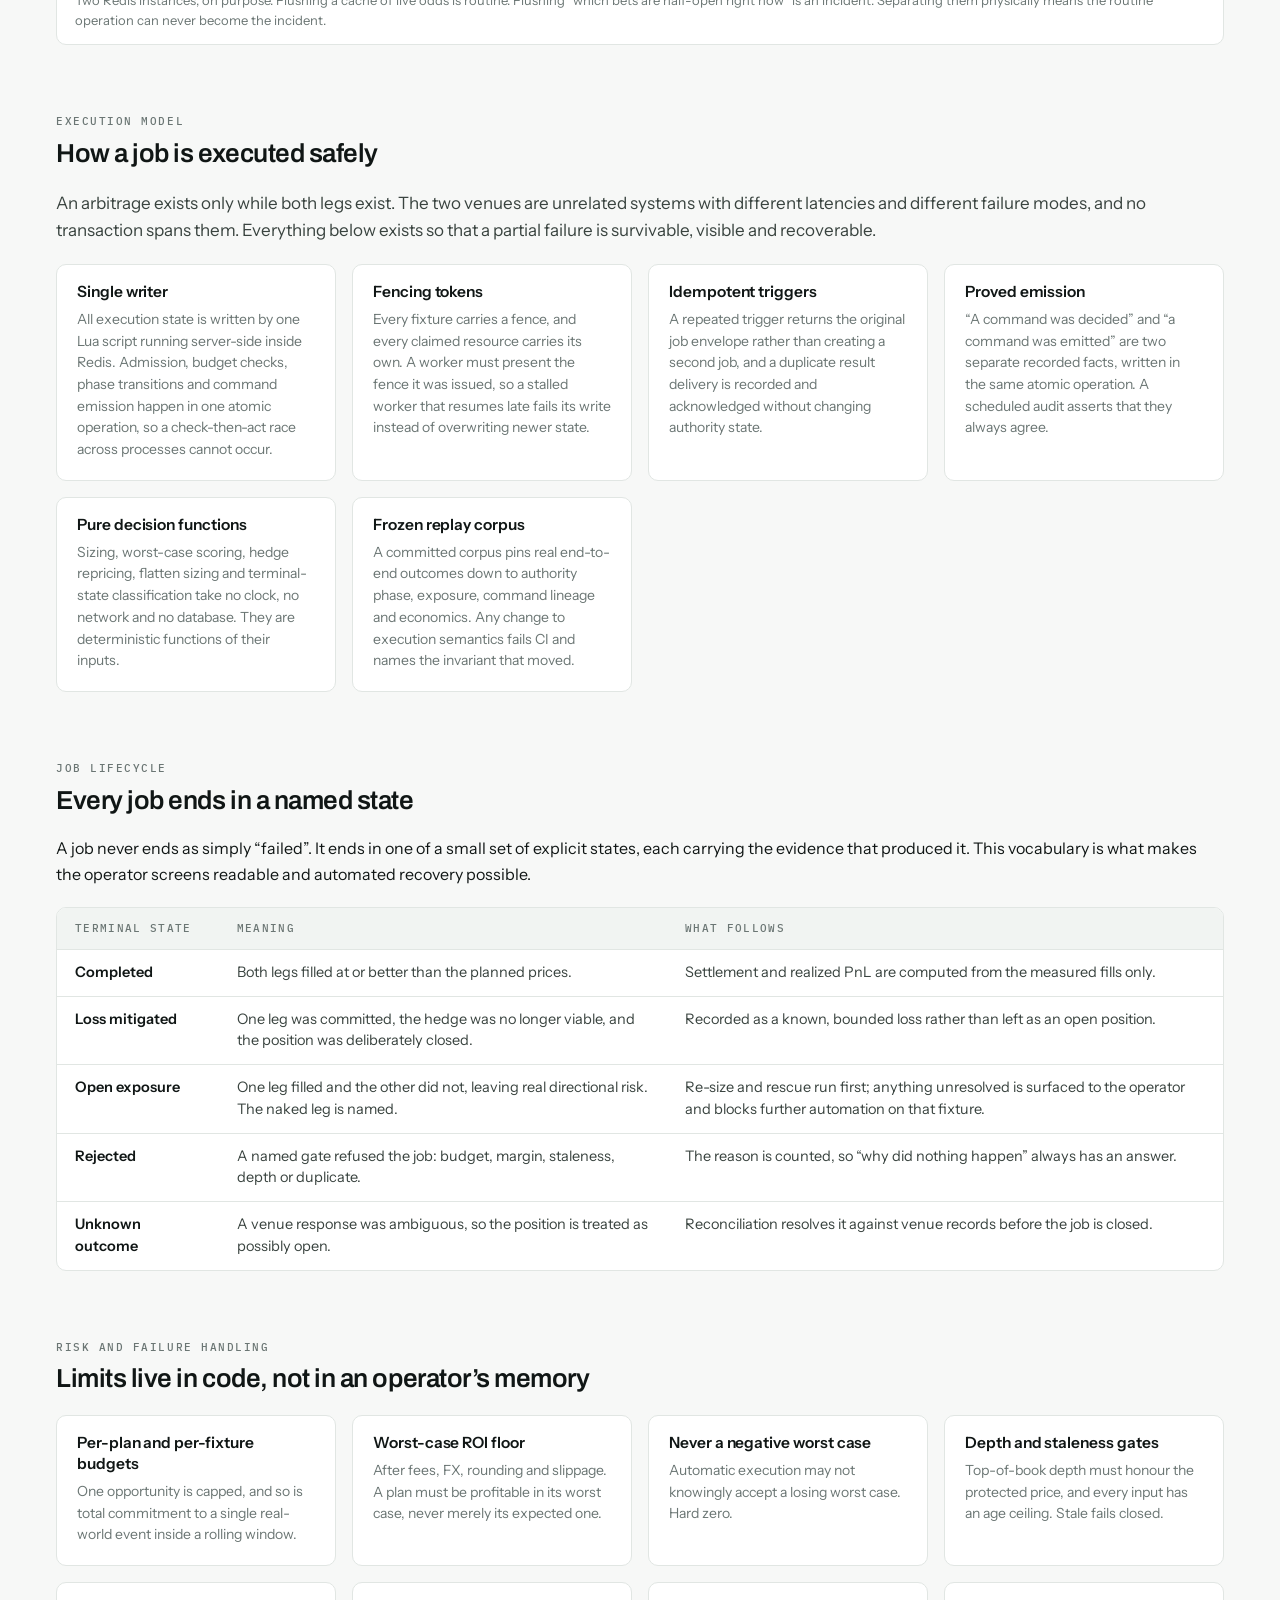
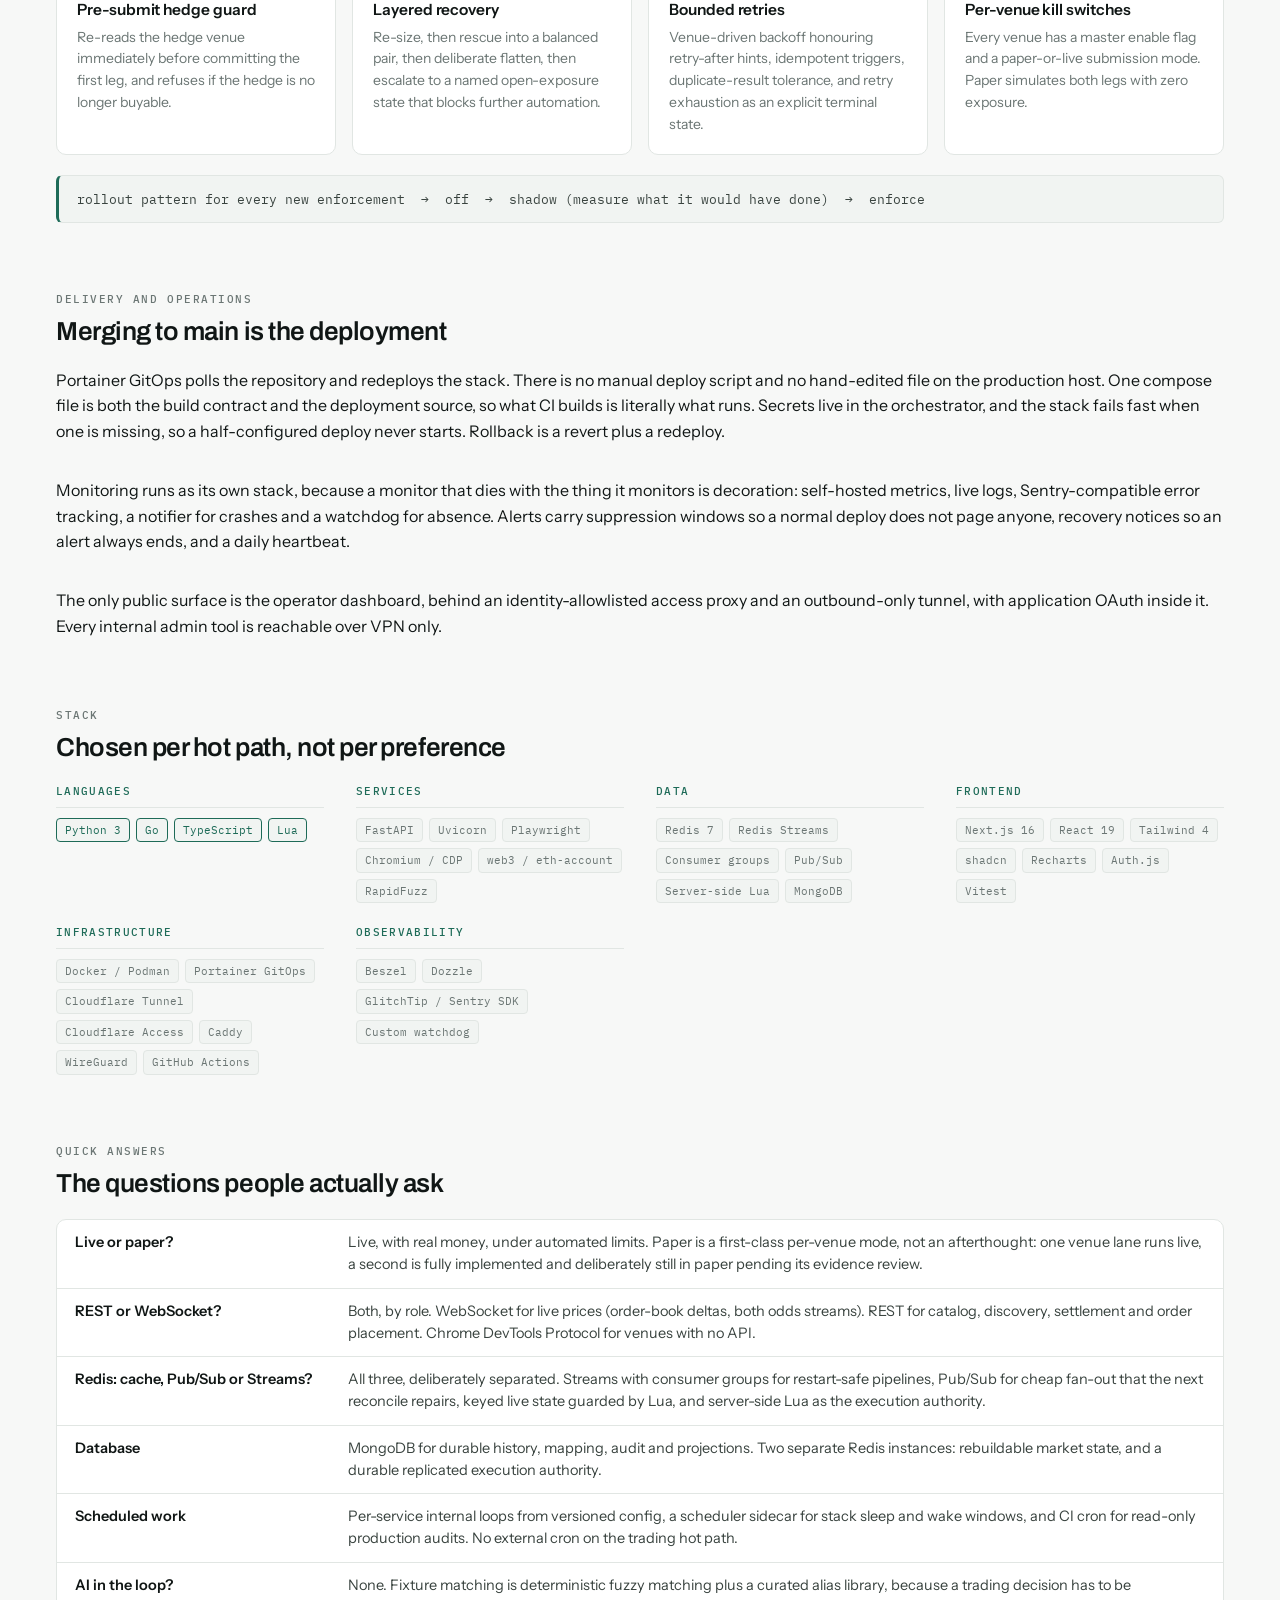
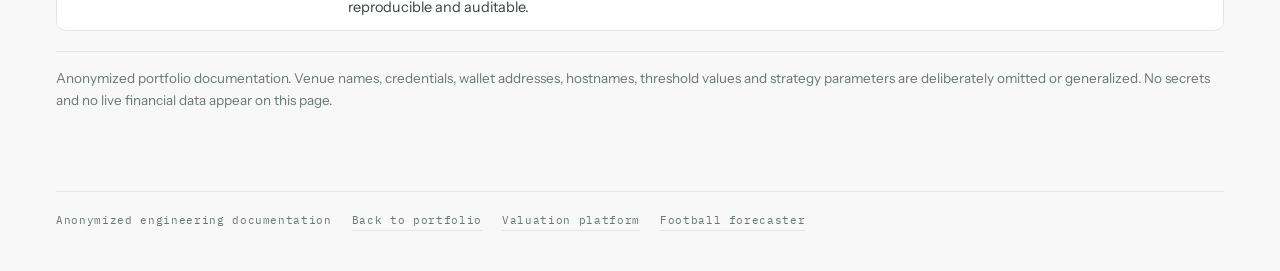
==== commit 54bab8a6: "Let headings and text run the full width of the layout container" ====
--- a/buco-arbitrage/index.html
+++ b/buco-arbitrage/index.html
@@ -8,8 +8,8 @@
 <link rel="preconnect" href="https://fonts.googleapis.com">
 <link rel="preconnect" href="https://fonts.gstatic.com" crossorigin>
 <link rel="stylesheet" href="https://fonts.googleapis.com/css2?family=Archivo:wght@500;600;700&family=Instrument+Sans:wght@400;500;600&family=IBM+Plex+Mono:wght@400;500&display=swap">
-<link rel="stylesheet" href="../assets/site.css?v=6">
-<script src="../assets/theme.js?v=6"></script>
+<link rel="stylesheet" href="../assets/site.css?v=8">
+<script src="../assets/theme.js?v=8"></script>
 </head>
 <body>
 
--- a/assets/site.css
+++ b/assets/site.css
@@ -24,7 +24,6 @@
   --font-body: "Instrument Sans", ui-sans-serif, system-ui, "Segoe UI", Arial, sans-serif;
   --font-mono: "IBM Plex Mono", ui-monospace, "SF Mono", Consolas, monospace;
 
-  --measure: 66ch;
   --pad: clamp(20px, 4.5vw, 56px);
   --shell: 1280px;
 
@@ -149,7 +148,6 @@
   letter-spacing: -0.024em;
   margin: 0;
   text-wrap: balance;
-  max-width: 26ch;
 }
 
 h2 {
@@ -160,7 +158,6 @@
   letter-spacing: -0.018em;
   margin: 0;
   text-wrap: balance;
-  max-width: 34ch;
 }
 
 h3 {
@@ -172,7 +169,7 @@
   margin: 0;
 }
 
-p { margin: 0; max-width: var(--measure); }
+p { margin: 0; }
 p + p { margin-top: 0.85em; }
 
 .lede { font-size: 17px; color: var(--ink-2); line-height: 1.6; }
@@ -212,7 +209,7 @@
 @media (max-width: 900px) { .hero { grid-template-columns: 1fr; } }
 
 .hero-copy { display: flex; flex-direction: column; gap: 16px; }
-.hero-copy p { max-width: 54ch; }
+
 .hero-links {
   display: flex;
   flex-wrap: wrap;
@@ -388,29 +385,9 @@
   display: grid;
   grid-template-columns: 150px minmax(0, 1fr);
   gap: 20px;
-  align-items: start;
-  padding: 18px 22px;
+  align-items: center;
+  padding: 14px 22px;
   border-bottom: 1px solid var(--hair);
-}
-.stackrow > .lab { padding-top: 3px; }
-
-/* one technology with a one-line explanation of what it is used for */
-.techs {
-  display: grid;
-  grid-template-columns: repeat(auto-fit, minmax(215px, 1fr));
-  gap: 14px 24px;
-}
-.tech { display: flex; flex-direction: column; gap: 2px; min-width: 0; }
-.tech b {
-  font-family: var(--font-mono);
-  font-size: 12px;
-  font-weight: 500;
-  color: var(--ink);
-}
-.tech span {
-  font-size: 13px;
-  line-height: 1.45;
-  color: var(--muted);
 }
 .stackrow:last-child { border-bottom: 0; }
 .stackrow > .lab {
@@ -570,7 +547,6 @@
   color: var(--muted);
   border-top: 1px solid var(--hair);
   padding-top: 16px;
-  max-width: var(--measure);
 }
 
 /* ---------- contact ---------- */
@@ -650,13 +626,11 @@
   flex-direction: column;
   gap: 14px;
 }
-.mast h1 { max-width: 18ch; }
 
 .standfirst {
   font-size: 17px;
   line-height: 1.6;
   color: var(--ink-2);
-  max-width: 58ch;
   margin: 0;
 }
 
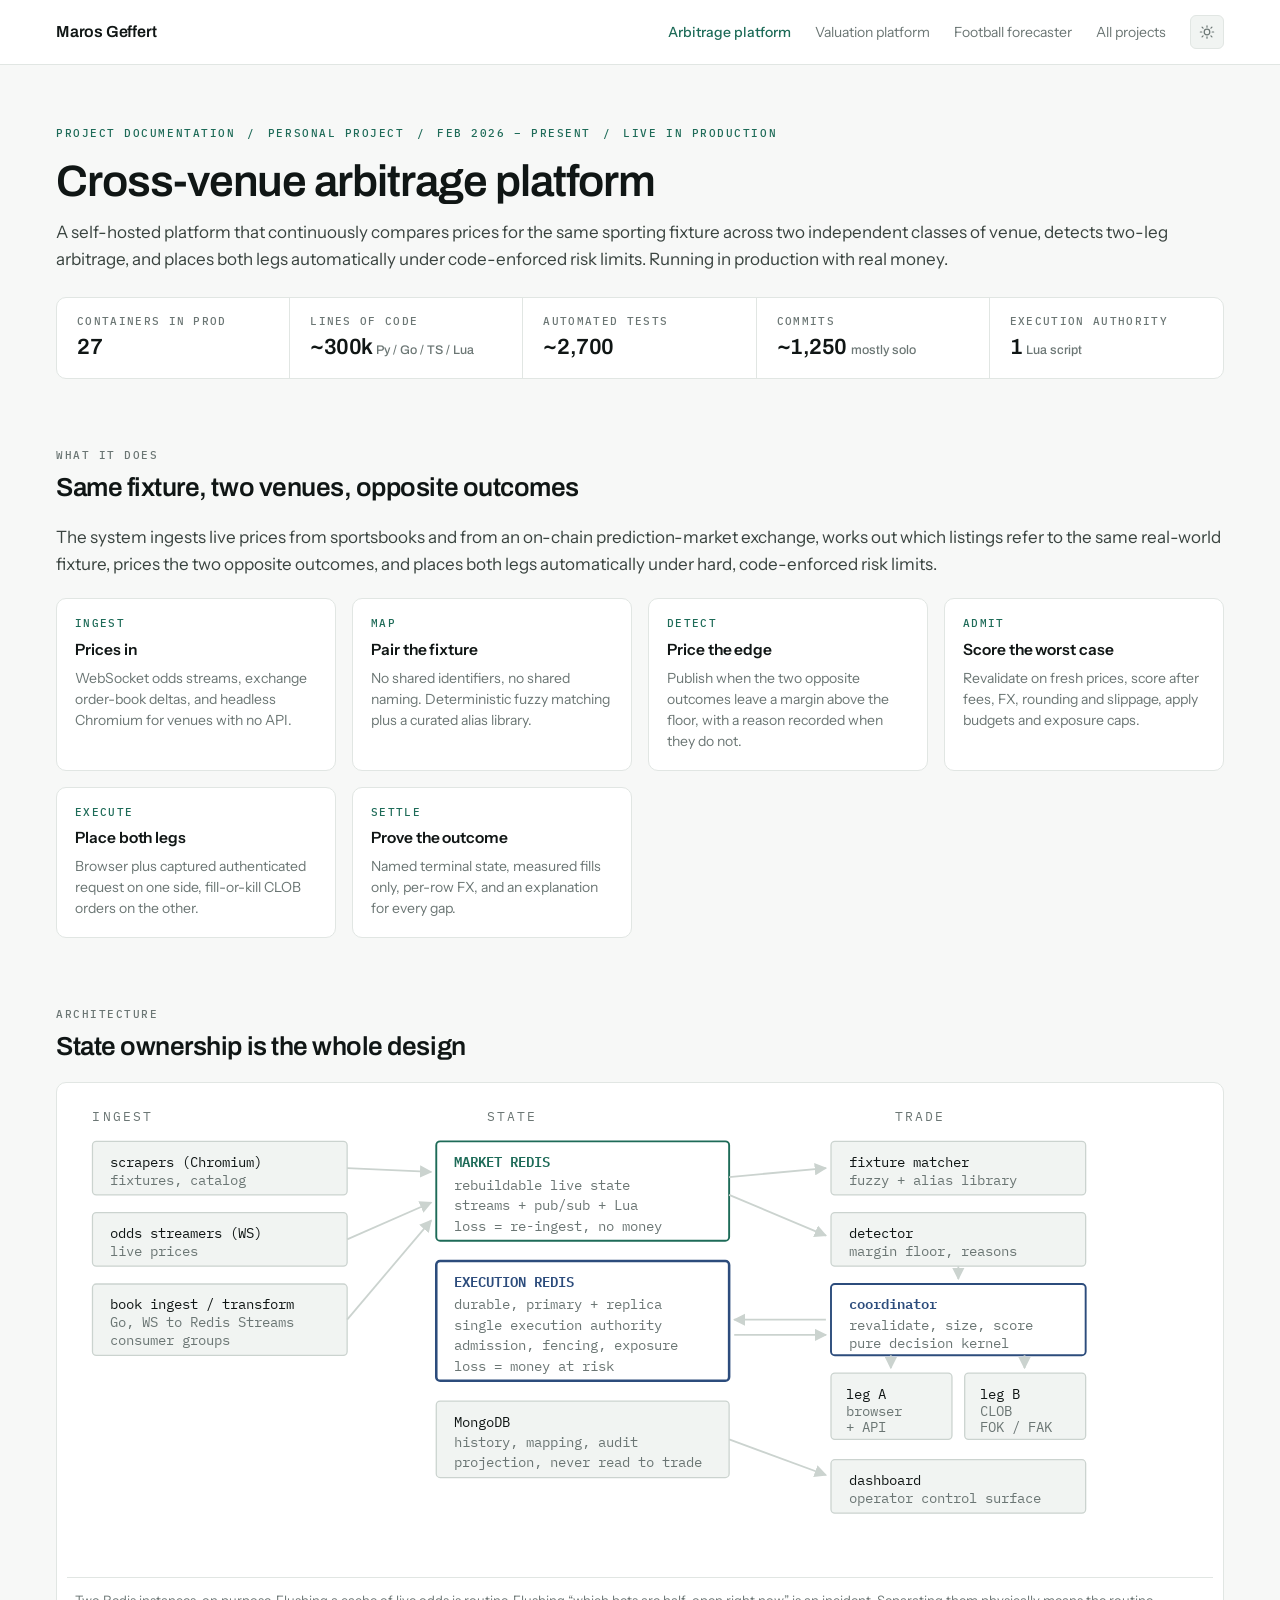
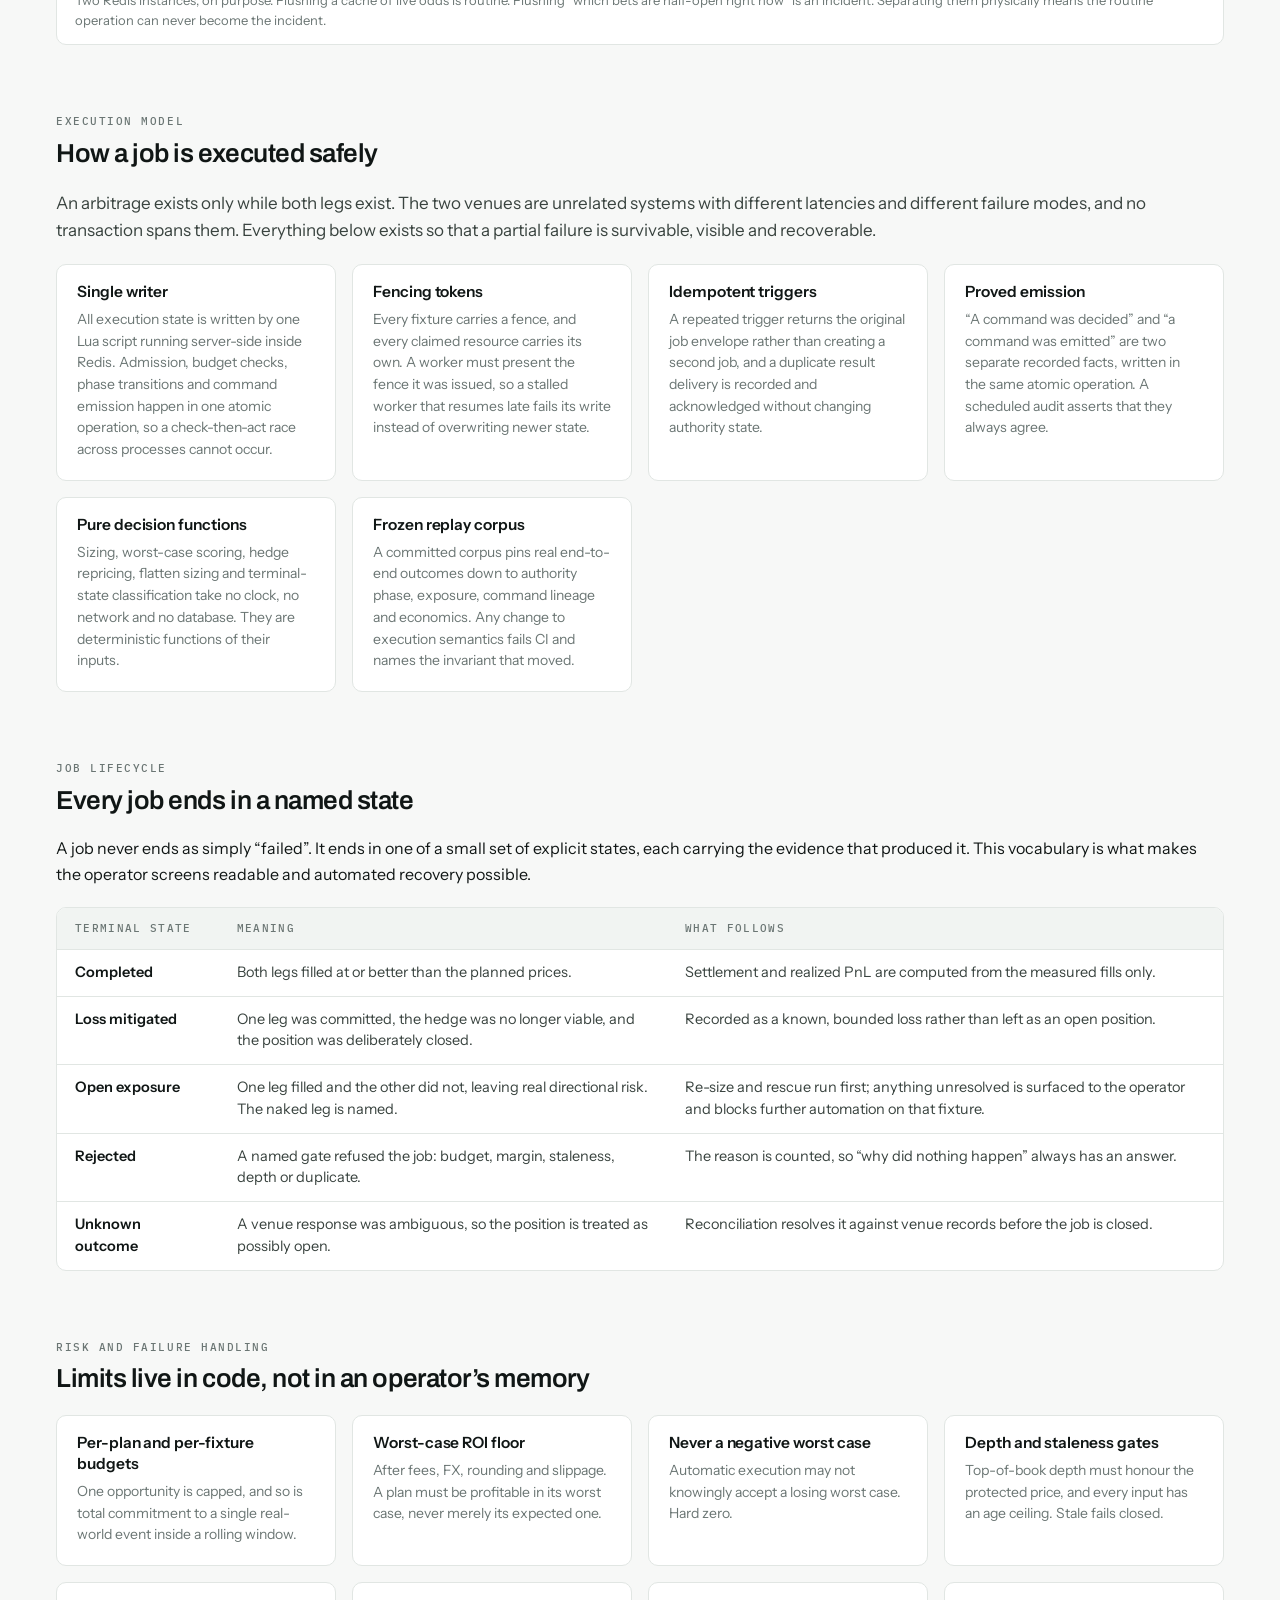
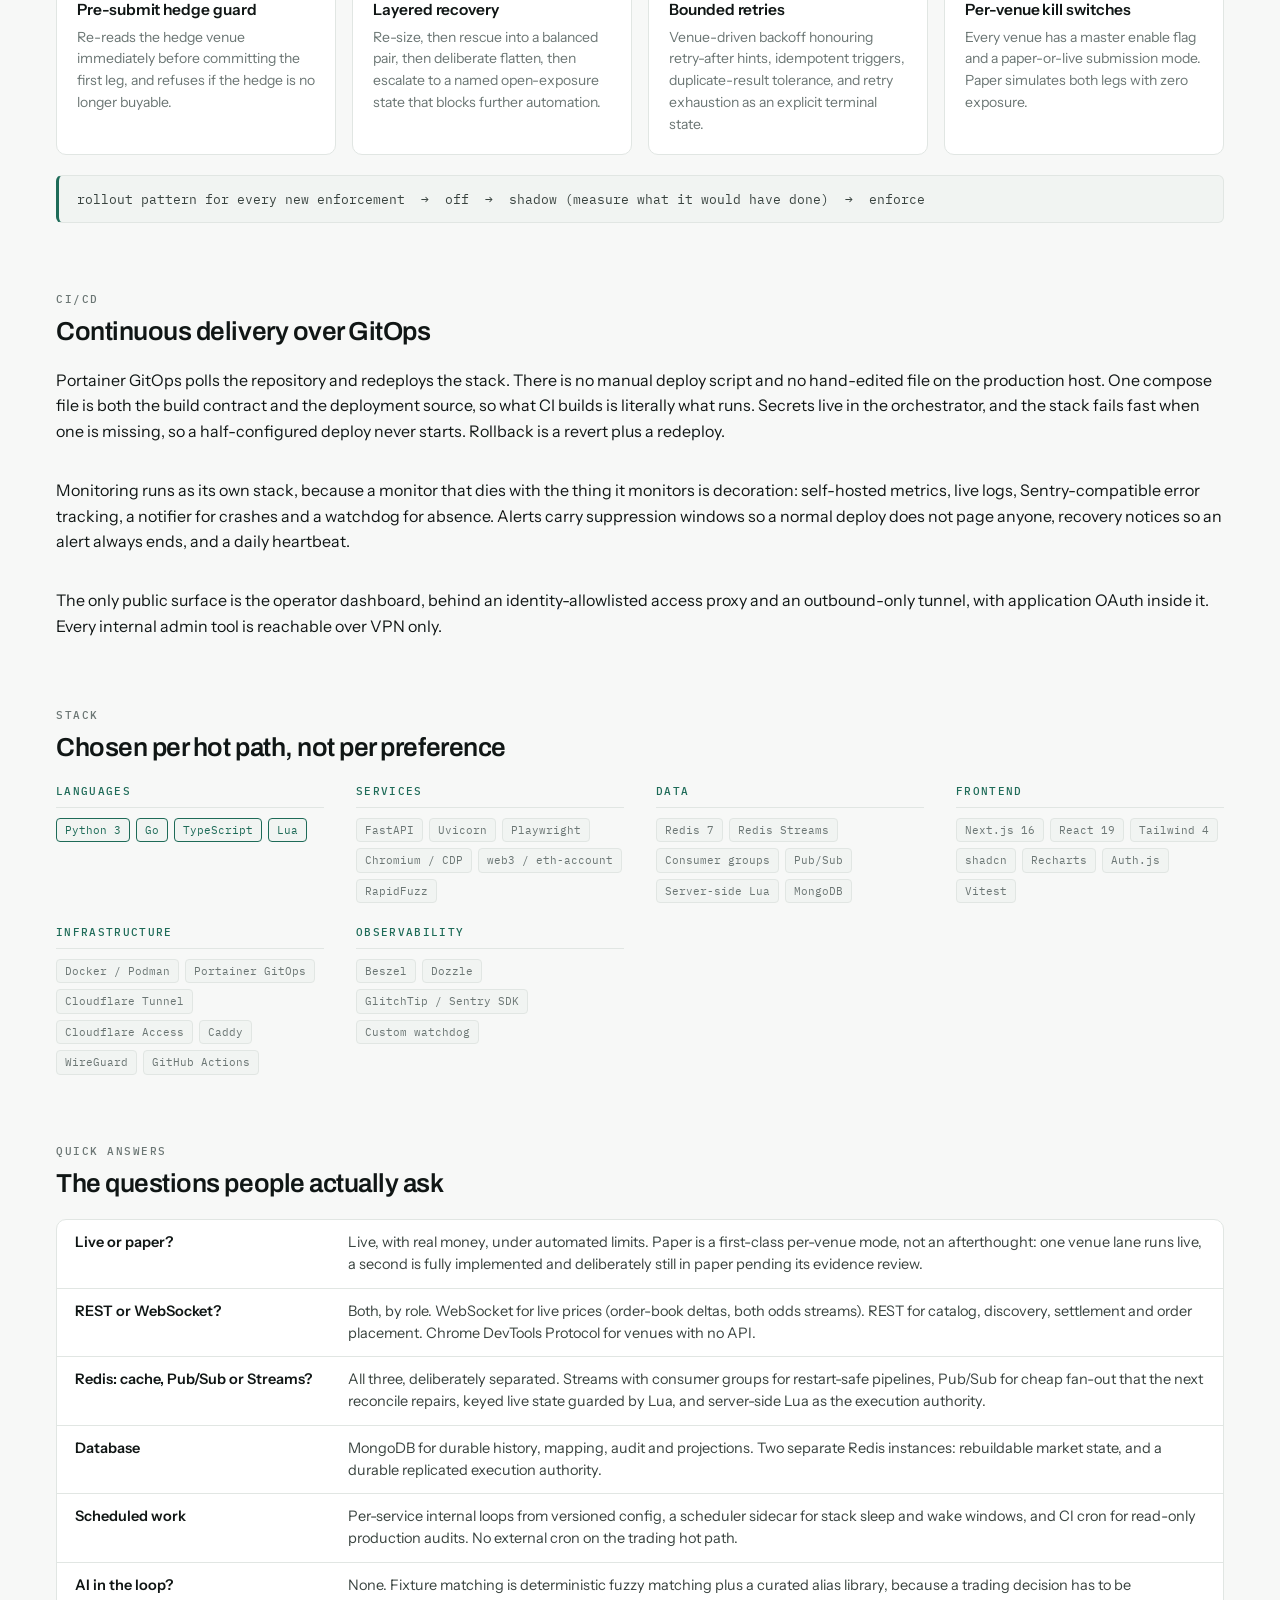
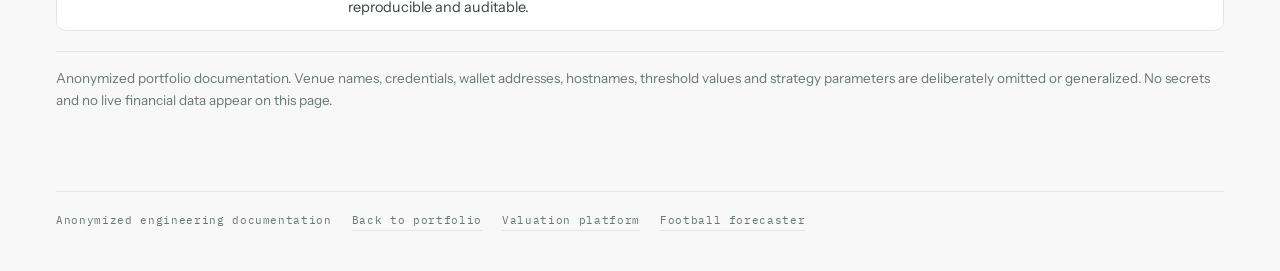
==== commit 58b16f50: "Name the delivery sections CI/CD" ====
--- a/buco-arbitrage/index.html
+++ b/buco-arbitrage/index.html
@@ -8,8 +8,8 @@
 <link rel="preconnect" href="https://fonts.googleapis.com">
 <link rel="preconnect" href="https://fonts.gstatic.com" crossorigin>
 <link rel="stylesheet" href="https://fonts.googleapis.com/css2?family=Archivo:wght@500;600;700&family=Instrument+Sans:wght@400;500;600&family=IBM+Plex+Mono:wght@400;500&display=swap">
-<link rel="stylesheet" href="../assets/site.css?v=8">
-<script src="../assets/theme.js?v=8"></script>
+<link rel="stylesheet" href="../assets/site.css?v=9">
+<script src="../assets/theme.js?v=9"></script>
 </head>
 <body>
 
@@ -311,8 +311,8 @@
   </section>
 
   <section>
-    <div class="eyebrow">Delivery and operations</div>
-    <h2>Merging to main is the deployment</h2>
+    <div class="eyebrow">CI/CD</div>
+    <h2>Continuous delivery over GitOps</h2>
     <p>
       Portainer GitOps polls the repository and redeploys the stack. There is no manual deploy
       script and no hand-edited file on the production host. One compose file is both the build
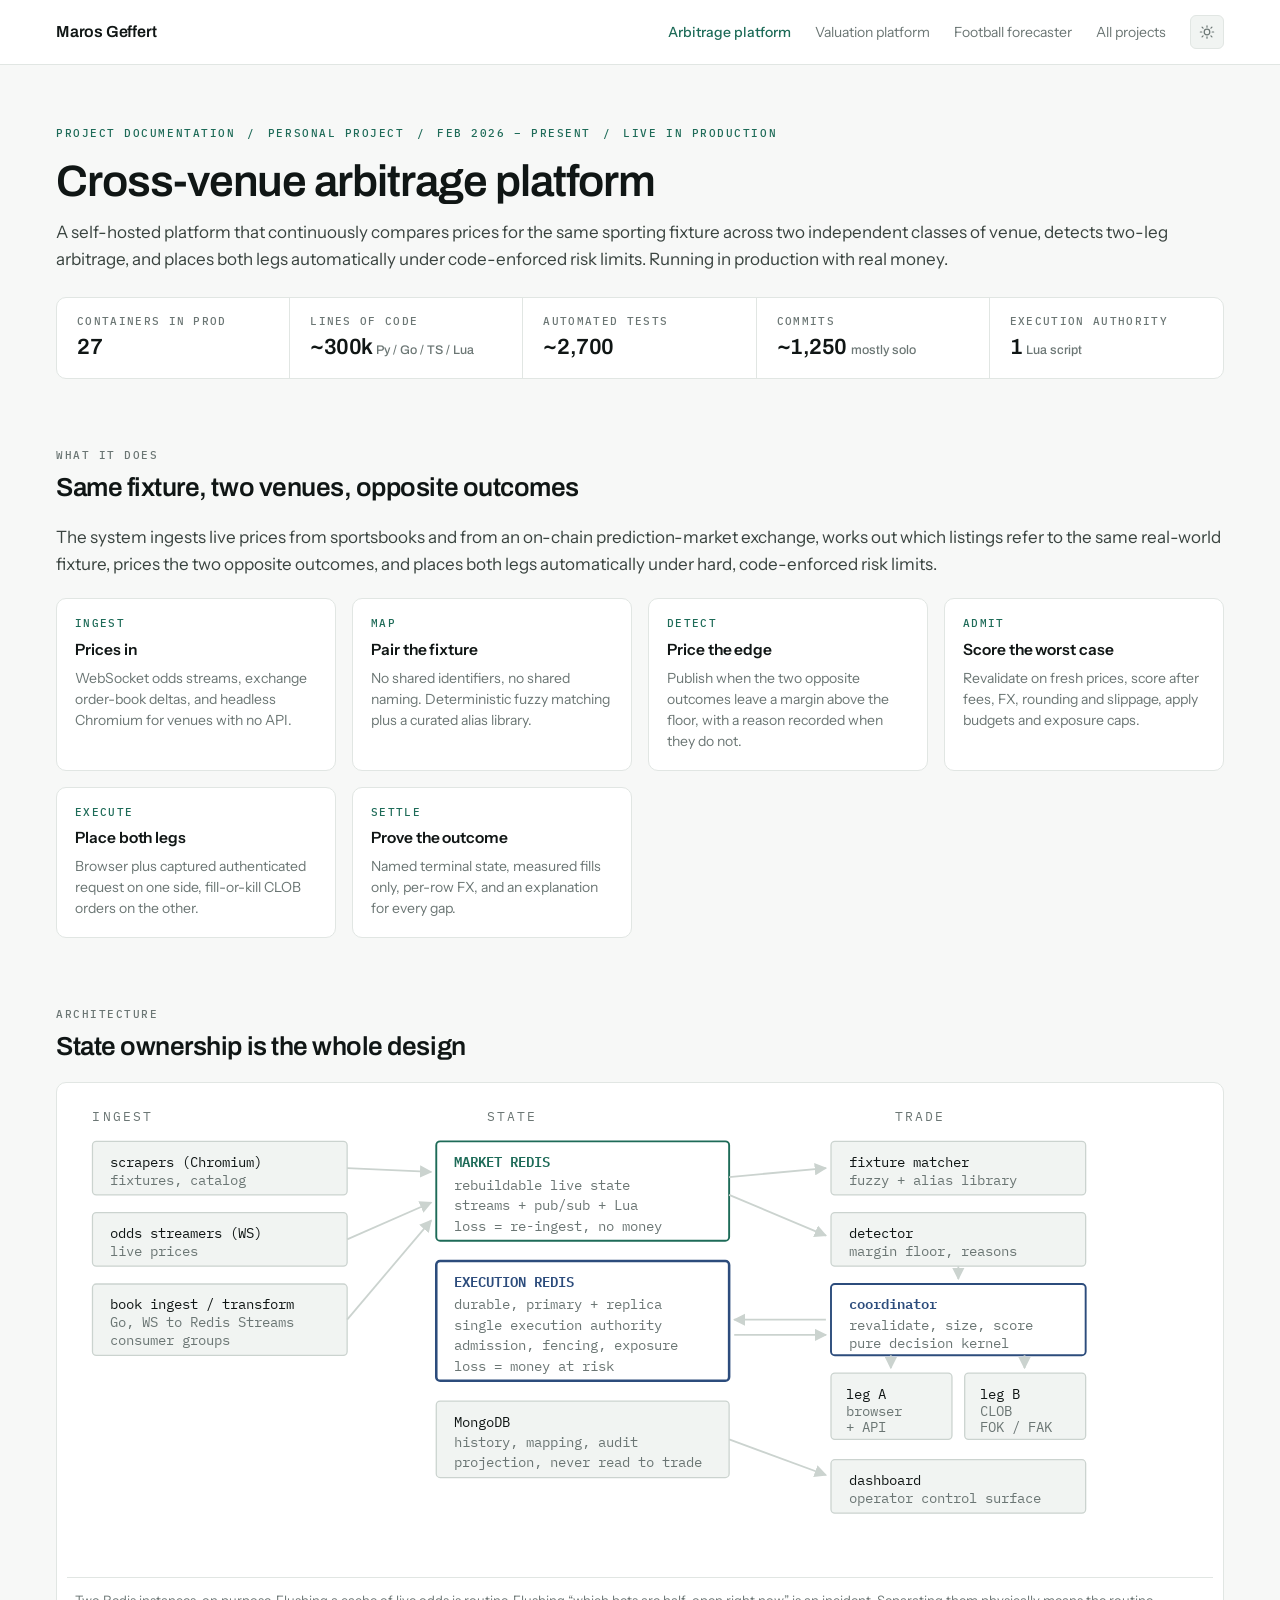
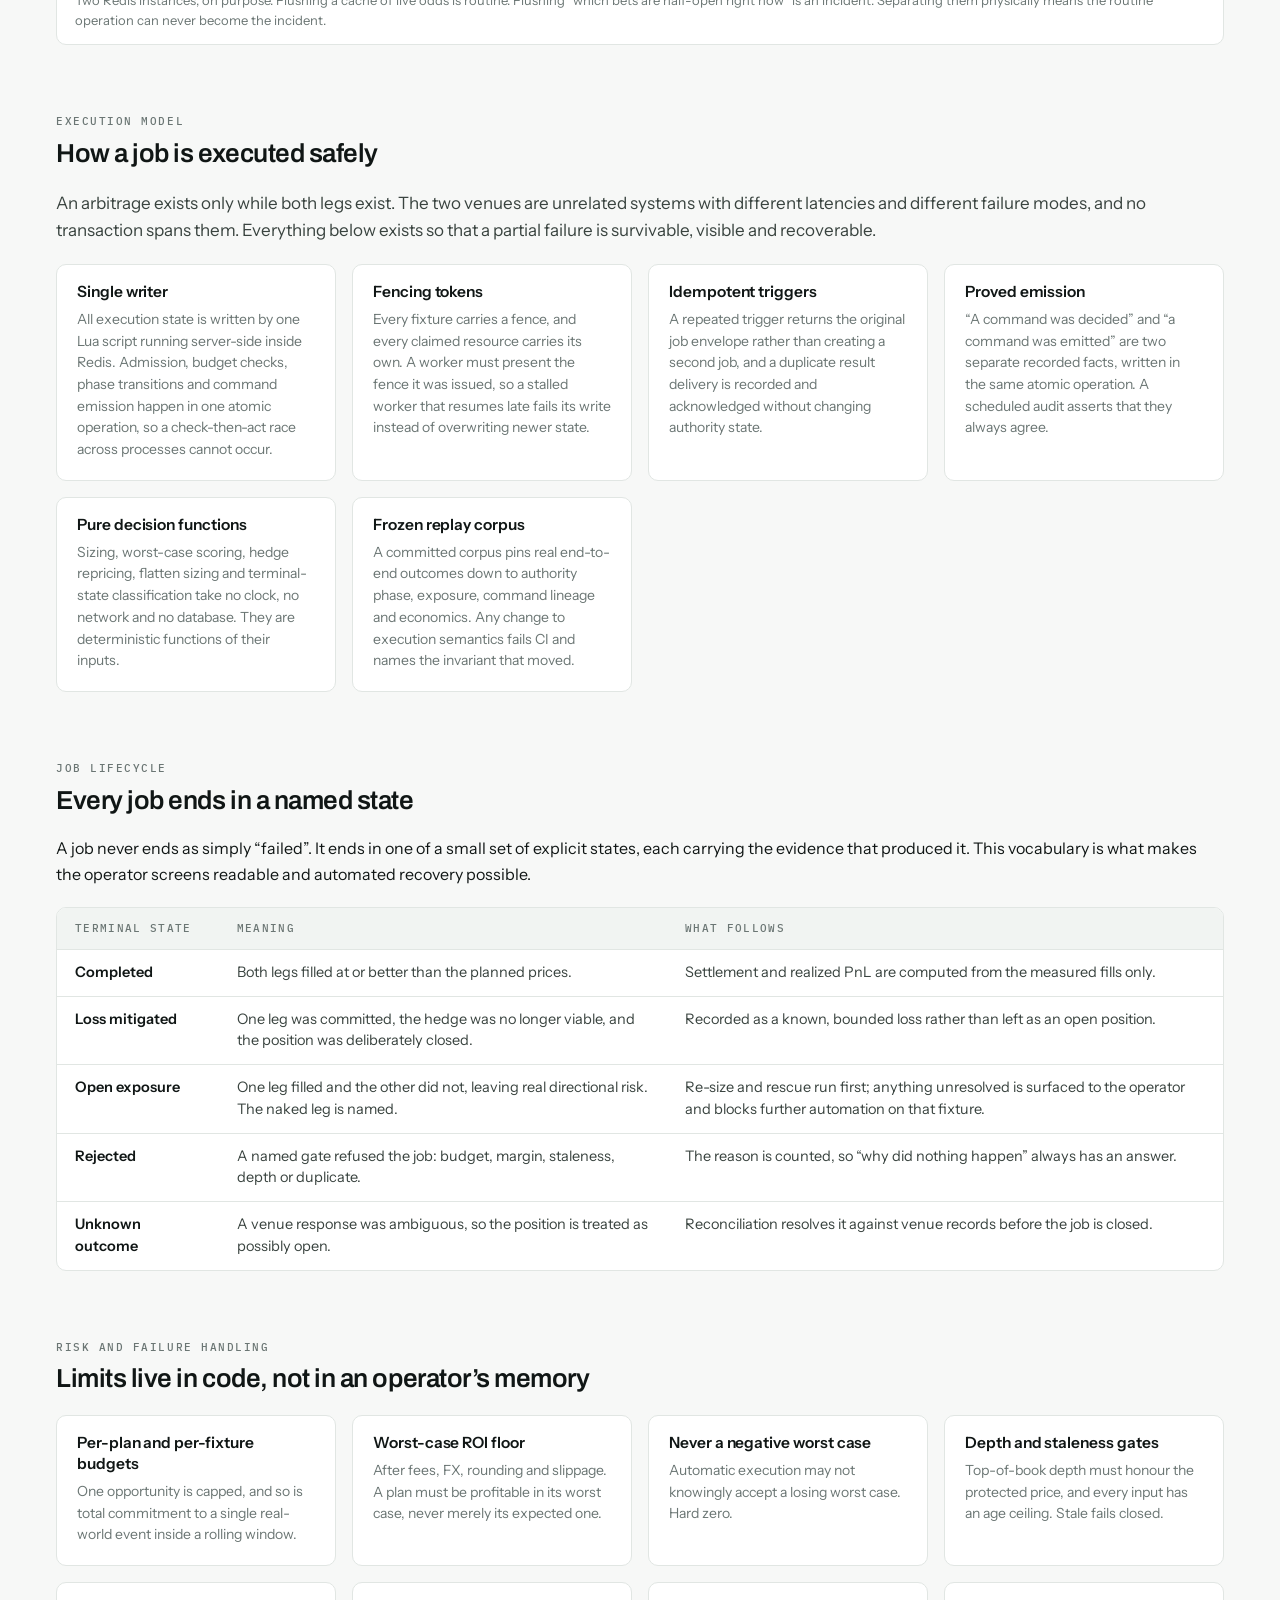
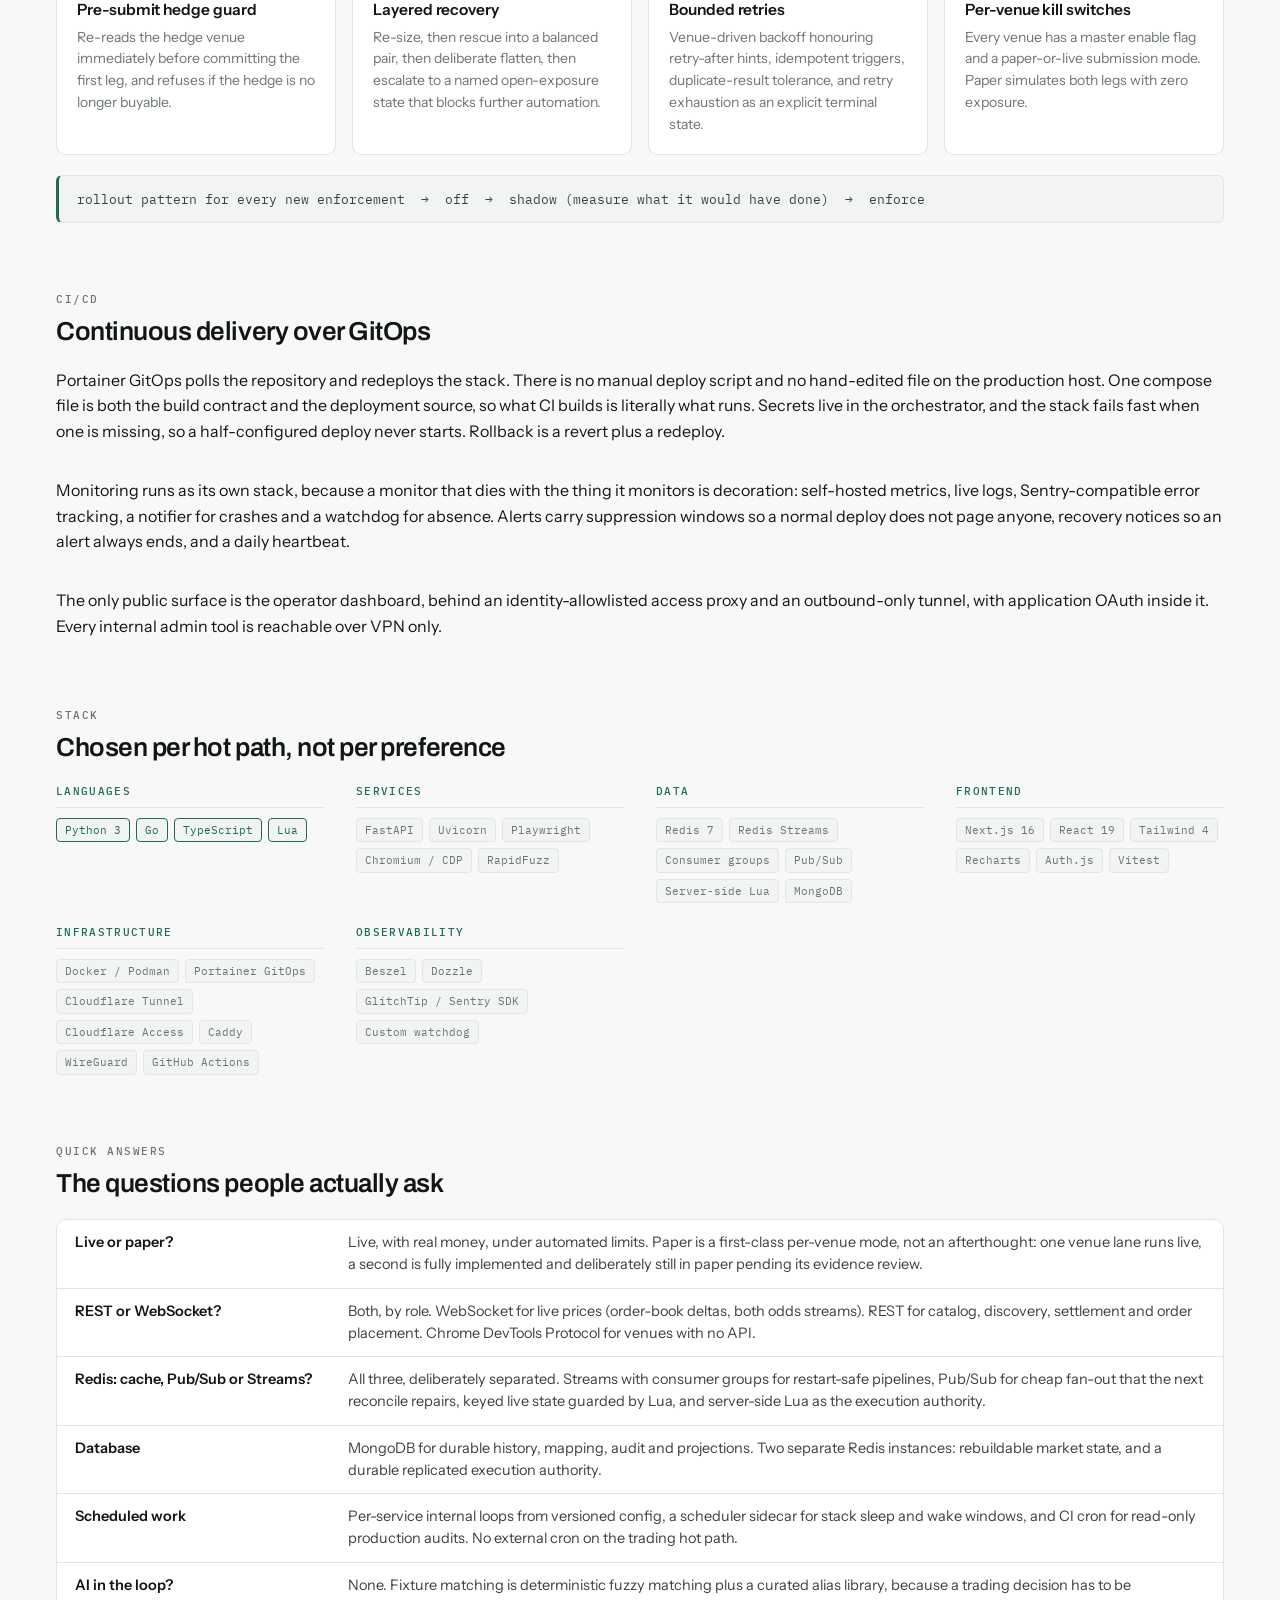
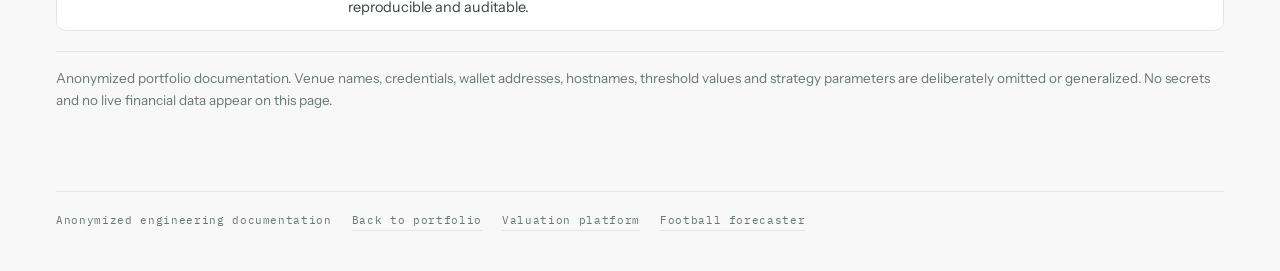
==== commit e9ab2a70: "Explain each stack entry on hover, and drop two unused ones" ====
--- a/buco-arbitrage/index.html
+++ b/buco-arbitrage/index.html
@@ -8,8 +8,9 @@
 <link rel="preconnect" href="https://fonts.googleapis.com">
 <link rel="preconnect" href="https://fonts.gstatic.com" crossorigin>
 <link rel="stylesheet" href="https://fonts.googleapis.com/css2?family=Archivo:wght@500;600;700&family=Instrument+Sans:wght@400;500;600&family=IBM+Plex+Mono:wght@400;500&display=swap">
-<link rel="stylesheet" href="../assets/site.css?v=9">
-<script src="../assets/theme.js?v=9"></script>
+<link rel="stylesheet" href="../assets/site.css?v=10">
+<script src="../assets/theme.js?v=10"></script>
+<script src="../assets/tooltip.js?v=10"></script>
 </head>
 <body>
 
@@ -341,49 +342,63 @@
       <div class="stackgroup">
         <h3>Languages</h3>
         <div class="chips">
-          <span class="chip hot">Python 3</span><span class="chip hot">Go</span>
-          <span class="chip hot">TypeScript</span><span class="chip hot">Lua</span>
+          <span class="chip hot" data-tip="Detector, coordinator, executors and every scraper. Fastest to change when the trading logic changes weekly.">Python 3</span>
+          <span class="chip hot" data-tip="The order-book ingest and transform services. Sustained WebSocket fan-in with predictable latency and memory.">Go</span>
+          <span class="chip hot" data-tip="The operator dashboard, over a job schema that keeps changing shape.">TypeScript</span>
+          <span class="chip hot" data-tip="Runs server-side inside Redis, the only place a multi-key check-and-write is atomic.">Lua</span>
         </div>
       </div>
       <div class="stackgroup">
         <h3>Services</h3>
         <div class="chips">
-          <span class="chip">FastAPI</span><span class="chip">Uvicorn</span>
-          <span class="chip">Playwright</span><span class="chip">Chromium / CDP</span>
-          <span class="chip">web3 / eth-account</span><span class="chip">RapidFuzz</span>
+          <span class="chip" data-tip="Internal control APIs and the health endpoint every service exposes.">FastAPI</span>
+          <span class="chip" data-tip="The ASGI server the FastAPI services run on.">Uvicorn</span>
+          <span class="chip" data-tip="Drives the headless browsers that place bets where the venue has no trading API.">Playwright</span>
+          <span class="chip" data-tip="Long-lived browser containers driven over the DevTools Protocol, with VNC for debugging.">Chromium / CDP</span>
+          <span class="chip" data-tip="Fuzzy name matching that pairs the same fixture across venues sharing no identifiers.">RapidFuzz</span>
         </div>
       </div>
       <div class="stackgroup">
         <h3>Data</h3>
         <div class="chips">
-          <span class="chip">Redis 7</span><span class="chip">Redis Streams</span>
-          <span class="chip">Consumer groups</span><span class="chip">Pub/Sub</span>
-          <span class="chip">Server-side Lua</span><span class="chip">MongoDB</span>
+          <span class="chip" data-tip="Two separate instances: rebuildable market state, and a durable execution authority.">Redis 7</span>
+          <span class="chip" data-tip="Carries the order-book pipeline and the handoff from detector to coordinator.">Redis Streams</span>
+          <span class="chip" data-tip="Let a restarted consumer resume from its pending entries instead of losing the window.">Consumer groups</span>
+          <span class="chip" data-tip="Cheap fan-out for market discovery, where a lost message is repaired by the next reconcile.">Pub/Sub</span>
+          <span class="chip" data-tip="The single writer of execution state: admission, fencing and command emission in one atomic step.">Server-side Lua</span>
+          <span class="chip" data-tip="Durable history, fixture mapping, audit trail and the lagging job projection.">MongoDB</span>
         </div>
       </div>
       <div class="stackgroup">
         <h3>Frontend</h3>
         <div class="chips">
-          <span class="chip">Next.js 16</span><span class="chip">React 19</span>
-          <span class="chip">Tailwind 4</span><span class="chip">shadcn</span>
-          <span class="chip">Recharts</span><span class="chip">Auth.js</span>
-          <span class="chip">Vitest</span>
+          <span class="chip" data-tip="App Router and server rendering for the operator dashboard.">Next.js 16</span>
+          <span class="chip" data-tip="Component model behind the fixtures, execution and wallet screens.">React 19</span>
+          <span class="chip" data-tip="Utility styling kept on design tokens rather than ad-hoc values.">Tailwind 4</span>
+          <span class="chip" data-tip="Odds, latency and settlement charts, including the stage waterfall.">Recharts</span>
+          <span class="chip" data-tip="Google OAuth bridged into one session, inside the zero-trust access proxy.">Auth.js</span>
+          <span class="chip" data-tip="The dashboard test suite, 104 files.">Vitest</span>
         </div>
       </div>
       <div class="stackgroup">
         <h3>Infrastructure</h3>
         <div class="chips">
-          <span class="chip">Docker / Podman</span><span class="chip">Portainer GitOps</span>
-          <span class="chip">Cloudflare Tunnel</span><span class="chip">Cloudflare Access</span>
-          <span class="chip">Caddy</span><span class="chip">WireGuard</span>
-          <span class="chip">GitHub Actions</span>
+          <span class="chip" data-tip="Every service is a container. Rootless Podman on the production host.">Docker / Podman</span>
+          <span class="chip" data-tip="Polls the repository and redeploys the stack. A merge to main is the deploy.">Portainer GitOps</span>
+          <span class="chip" data-tip="The only public ingress. Outbound-only, so no port is open and no origin IP is published.">Cloudflare Tunnel</span>
+          <span class="chip" data-tip="Identity allowlist in front of the dashboard, on top of the application login.">Cloudflare Access</span>
+          <span class="chip" data-tip="Reverse proxy on a VPN-only address, with automatic certificates for internal tools.">Caddy</span>
+          <span class="chip" data-tip="The operator path. Every admin tool is reachable over the VPN and nowhere else.">WireGuard</span>
+          <span class="chip" data-tip="CI gates plus scheduled read-only audits against production data.">GitHub Actions</span>
         </div>
       </div>
       <div class="stackgroup">
         <h3>Observability</h3>
         <div class="chips">
-          <span class="chip">Beszel</span><span class="chip">Dozzle</span>
-          <span class="chip">GlitchTip / Sentry SDK</span><span class="chip">Custom watchdog</span>
+          <span class="chip" data-tip="Host and per-container metrics with threshold alerting.">Beszel</span>
+          <span class="chip" data-tip="Live logs for every container in one place, without SSH.">Dozzle</span>
+          <span class="chip" data-tip="Self-hosted, Sentry-compatible error tracking fed by every service.">GlitchTip / Sentry SDK</span>
+          <span class="chip" data-tip="Alerts on absence: something that should be running is not running at all.">Custom watchdog</span>
         </div>
       </div>
     </div>
--- a/assets/site.css
+++ b/assets/site.css
@@ -787,3 +787,34 @@
   max-width: none;
   margin-top: 2px;
 }
+
+/* ---------- hover explanations ---------- */
+
+[data-tip] { cursor: help; }
+[data-tip]:focus-visible { outline: 2px solid var(--accent); outline-offset: 2px; }
+
+.tip {
+  position: fixed;
+  z-index: 60;
+  max-width: 280px;
+  padding: 9px 12px;
+  background: var(--surface);
+  border: 1px solid var(--hair-strong);
+  border-radius: var(--r-btn);
+  color: var(--ink-2);
+  font-family: var(--font-body);
+  font-size: 13px;
+  line-height: 1.45;
+  letter-spacing: 0;
+  text-transform: none;
+  box-shadow: 0 12px 30px -16px rgba(0, 0, 0, .6);
+  pointer-events: none;
+  opacity: 0;
+  transform: translateY(3px);
+  transition: opacity .12s ease, transform .12s ease;
+}
+.tip[data-open="true"] { opacity: 1; transform: none; }
+
+@media (prefers-reduced-motion: reduce) {
+  .tip { transition: none; }
+}
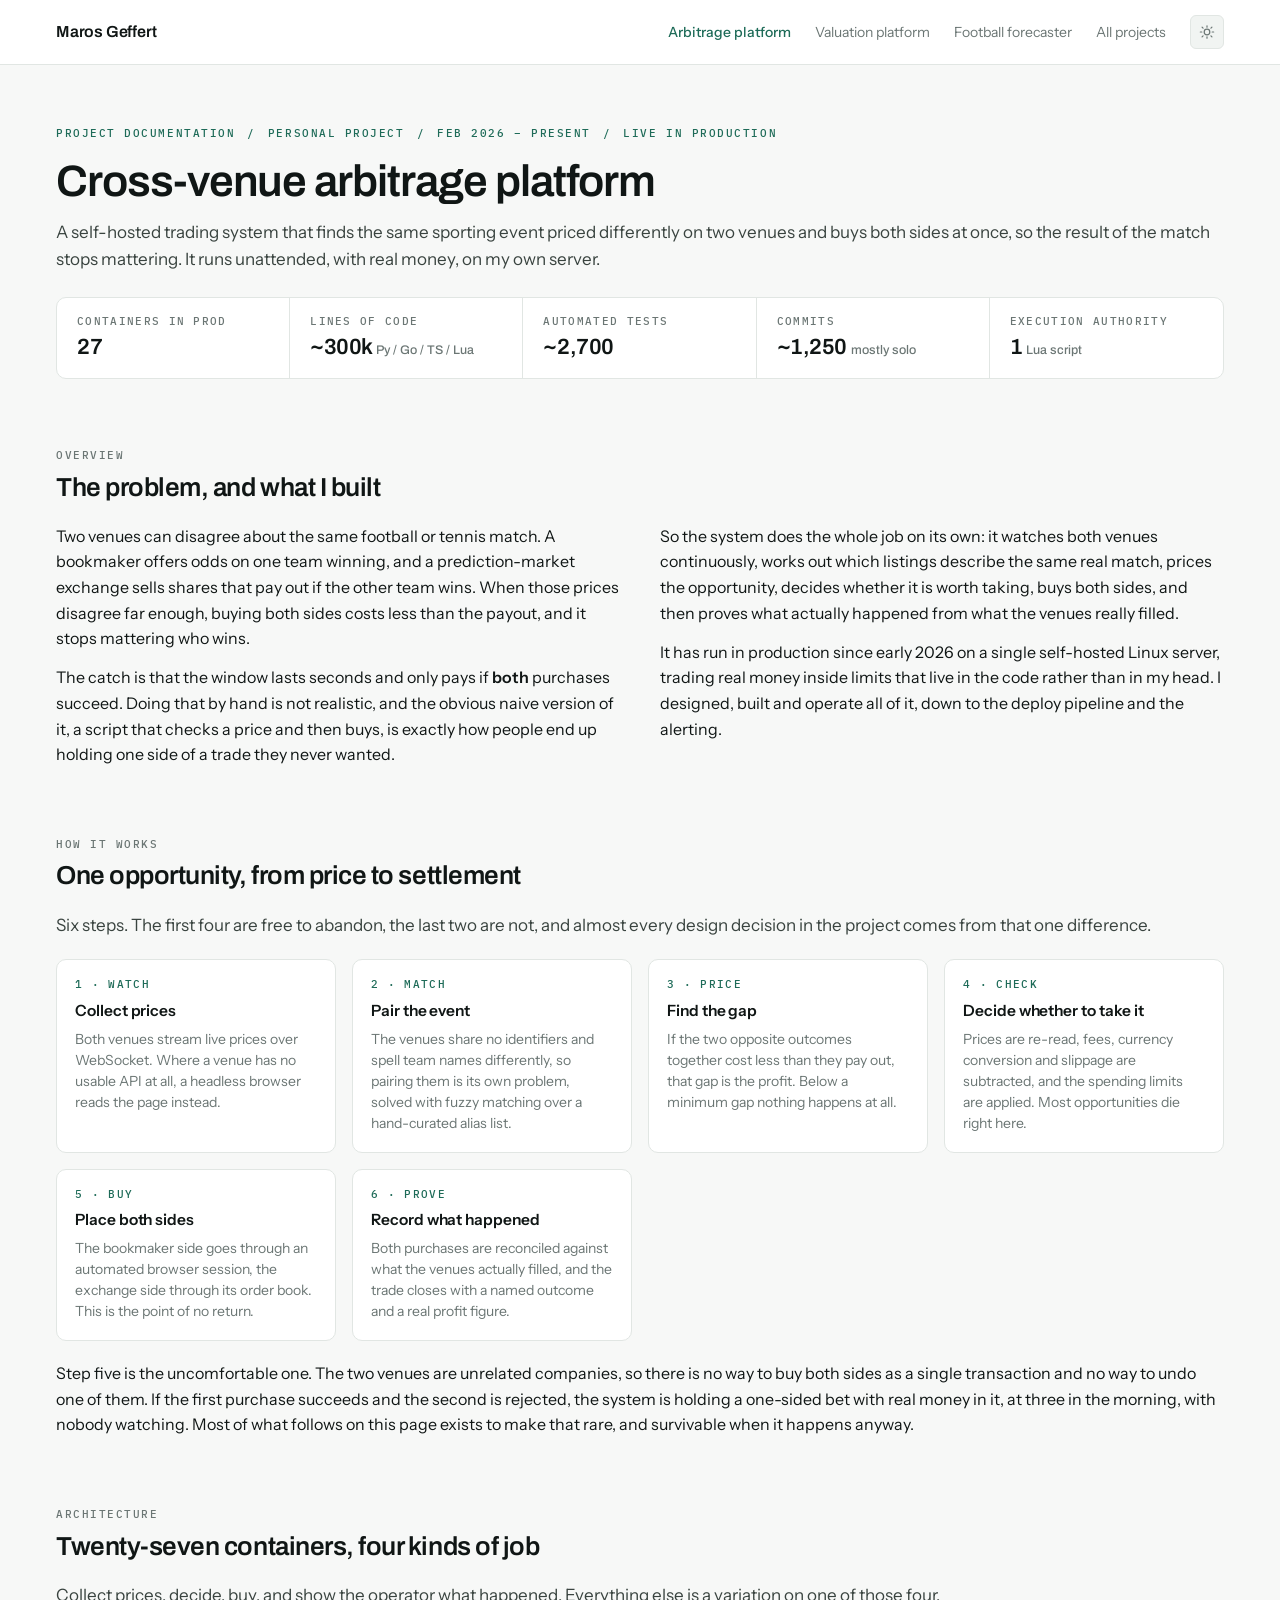
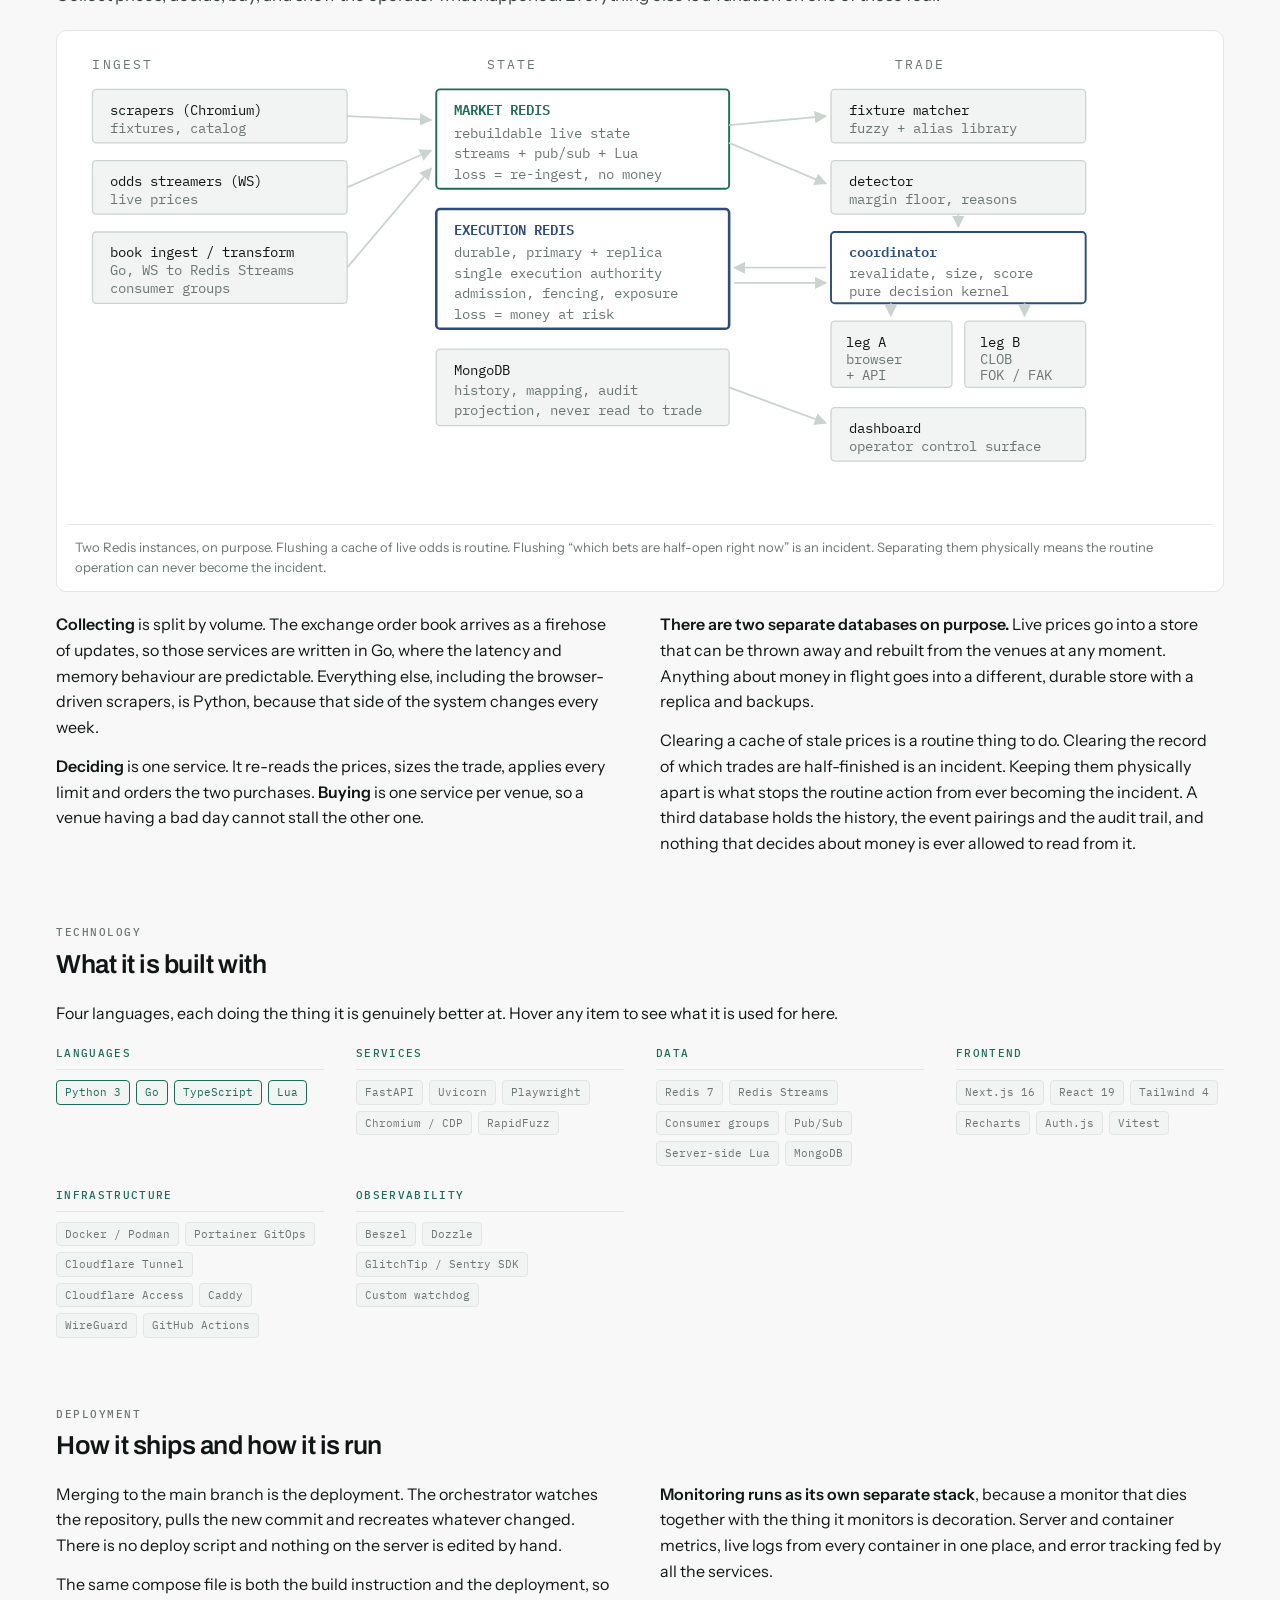
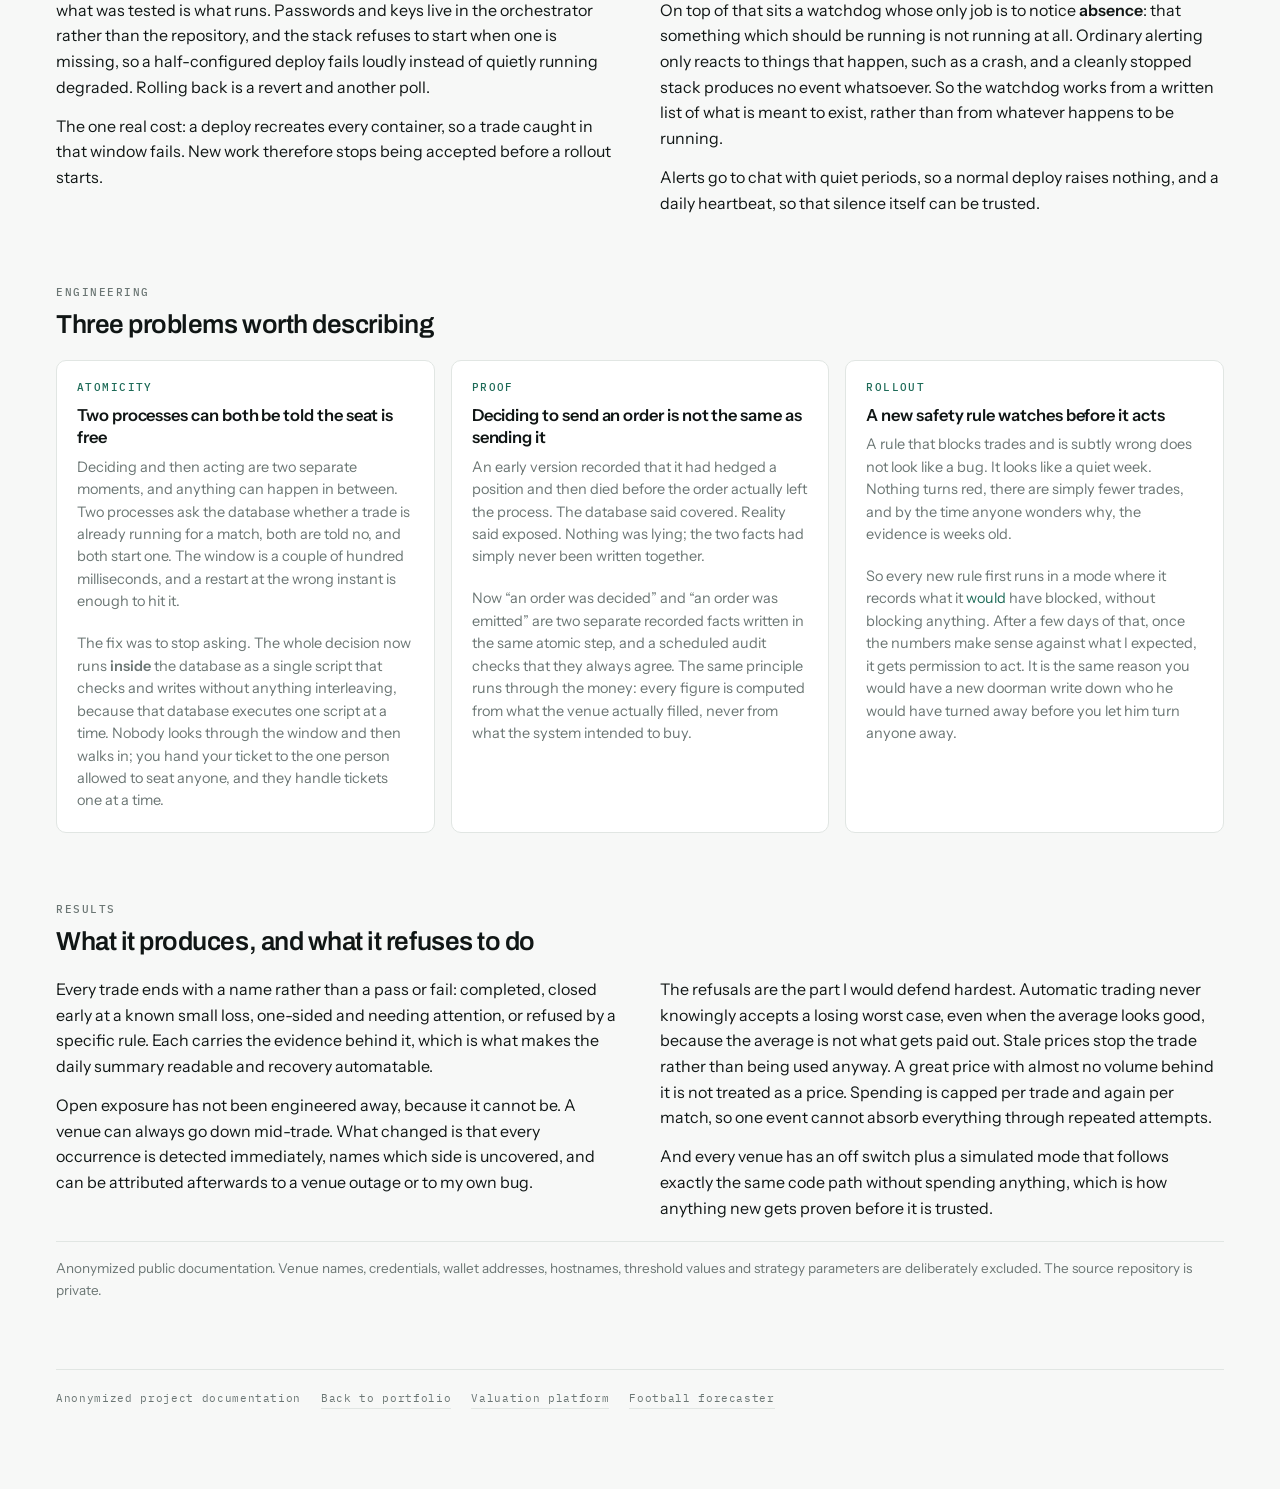
==== commit b8ce3a49: "Rewrite the other two project pages as continuous text, matching buco-stock" ====
--- a/buco-arbitrage/index.html
+++ b/buco-arbitrage/index.html
@@ -8,9 +8,9 @@
 <link rel="preconnect" href="https://fonts.googleapis.com">
 <link rel="preconnect" href="https://fonts.gstatic.com" crossorigin>
 <link rel="stylesheet" href="https://fonts.googleapis.com/css2?family=Archivo:wght@500;600;700&family=Instrument+Sans:wght@400;500;600&family=IBM+Plex+Mono:wght@400;500&display=swap">
-<link rel="stylesheet" href="../assets/site.css?v=10">
-<script src="../assets/theme.js?v=10"></script>
-<script src="../assets/tooltip.js?v=10"></script>
+<link rel="stylesheet" href="../assets/site.css?v=11">
+<script src="../assets/theme.js?v=11"></script>
+<script src="../assets/tooltip.js?v=11"></script>
 </head>
 <body>
 
@@ -48,9 +48,9 @@
     </div>
     <h1>Cross-venue arbitrage platform</h1>
     <p class="standfirst">
-      A self-hosted platform that continuously compares prices for the same sporting fixture
-      across two independent classes of venue, detects two-leg arbitrage, and places both legs
-      automatically under code-enforced risk limits. Running in production with real money.
+      A self-hosted trading system that finds the same sporting event priced differently on two
+      venues and buys both sides at once, so the result of the match stops mattering. It runs
+      unattended, with real money, on my own server.
     </p>
   </header>
 
@@ -63,52 +63,99 @@
   </dl>
 
   <section>
-    <div class="eyebrow">What it does</div>
-    <h2>Same fixture, two venues, opposite outcomes</h2>
+    <div class="eyebrow">Overview</div>
+    <h2>The problem, and what I built</h2>
+
+    <div class="twocol">
+      <div>
+        <p>
+          Two venues can disagree about the same football or tennis match. A bookmaker offers odds
+          on one team winning, and a prediction-market exchange sells shares that pay out if the
+          other team wins. When those prices disagree far enough, buying both sides costs less than
+          the payout, and it stops mattering who wins.
+        </p>
+        <p>
+          The catch is that the window lasts seconds and only pays if <strong>both</strong>
+          purchases succeed. Doing that by hand is not realistic, and the obvious naive version of
+          it, a script that checks a price and then buys, is exactly how people end up holding one
+          side of a trade they never wanted.
+        </p>
+      </div>
+      <div>
+        <p>
+          So the system does the whole job on its own: it watches both venues continuously, works
+          out which listings describe the same real match, prices the opportunity, decides whether
+          it is worth taking, buys both sides, and then proves what actually happened from what the
+          venues really filled.
+        </p>
+        <p>
+          It has run in production since early 2026 on a single self-hosted Linux server, trading
+          real money inside limits that live in the code rather than in my head. I designed, built
+          and operate all of it, down to the deploy pipeline and the alerting.
+        </p>
+      </div>
+    </div>
+  </section>
+
+  <section>
+    <div class="eyebrow">How it works</div>
+    <h2>One opportunity, from price to settlement</h2>
+
     <p class="lede">
-      The system ingests live prices from sportsbooks and from an on-chain prediction-market
-      exchange, works out which listings refer to the same real-world fixture, prices the
-      two opposite outcomes, and places both legs automatically under hard, code-enforced
-      risk limits.
+      Six steps. The first four are free to abandon, the last two are not, and almost every design
+      decision in the project comes from that one difference.
     </p>
 
     <div class="pipeline">
       <div class="step">
-        <span class="n">INGEST</span>
-        <h3>Prices in</h3>
-        <p>WebSocket odds streams, exchange order-book deltas, and headless Chromium for venues with no API.</p>
+        <span class="n">1 &middot; WATCH</span>
+        <h3>Collect prices</h3>
+        <p>Both venues stream live prices over WebSocket. Where a venue has no usable API at all, a headless browser reads the page instead.</p>
       </div>
       <div class="step">
-        <span class="n">MAP</span>
-        <h3>Pair the fixture</h3>
-        <p>No shared identifiers, no shared naming. Deterministic fuzzy matching plus a curated alias library.</p>
+        <span class="n">2 &middot; MATCH</span>
+        <h3>Pair the event</h3>
+        <p>The venues share no identifiers and spell team names differently, so pairing them is its own problem, solved with fuzzy matching over a hand-curated alias list.</p>
       </div>
       <div class="step">
-        <span class="n">DETECT</span>
-        <h3>Price the edge</h3>
-        <p>Publish when the two opposite outcomes leave a margin above the floor, with a reason recorded when they do not.</p>
+        <span class="n">3 &middot; PRICE</span>
+        <h3>Find the gap</h3>
+        <p>If the two opposite outcomes together cost less than they pay out, that gap is the profit. Below a minimum gap nothing happens at all.</p>
       </div>
       <div class="step">
-        <span class="n">ADMIT</span>
-        <h3>Score the worst case</h3>
-        <p>Revalidate on fresh prices, score after fees, FX, rounding and slippage, apply budgets and exposure caps.</p>
+        <span class="n">4 &middot; CHECK</span>
+        <h3>Decide whether to take it</h3>
+        <p>Prices are re-read, fees, currency conversion and slippage are subtracted, and the spending limits are applied. Most opportunities die right here.</p>
       </div>
       <div class="step">
-        <span class="n">EXECUTE</span>
-        <h3>Place both legs</h3>
-        <p>Browser plus captured authenticated request on one side, fill-or-kill CLOB orders on the other.</p>
+        <span class="n">5 &middot; BUY</span>
+        <h3>Place both sides</h3>
+        <p>The bookmaker side goes through an automated browser session, the exchange side through its order book. This is the point of no return.</p>
       </div>
       <div class="step">
-        <span class="n">SETTLE</span>
-        <h3>Prove the outcome</h3>
-        <p>Named terminal state, measured fills only, per-row FX, and an explanation for every gap.</p>
-      </div>
-    </div>
+        <span class="n">6 &middot; PROVE</span>
+        <h3>Record what happened</h3>
+        <p>Both purchases are reconciled against what the venues actually filled, and the trade closes with a named outcome and a real profit figure.</p>
+      </div>
+    </div>
+
+    <p>
+      Step five is the uncomfortable one. The two venues are unrelated companies, so there is no way
+      to buy both sides as a single transaction and no way to undo one of them. If the first
+      purchase succeeds and the second is rejected, the system is holding a one-sided bet with real
+      money in it, at three in the morning, with nobody watching. Most of what follows on this page
+      exists to make that rare, and survivable when it happens anyway.
+    </p>
   </section>
 
   <section>
     <div class="eyebrow">Architecture</div>
-    <h2>State ownership is the whole design</h2>
+    <h2>Twenty-seven containers, four kinds of job</h2>
+
+    <p class="lede">
+      Collect prices, decide, buy, and show the operator what happened. Everything else is a
+      variation on one of those four.
+    </p>
 
     <figure class="figure">
       <svg viewBox="0 0 900 372" role="img" aria-label="Architecture: ingestion services write to Market Redis, the detector feeds the coordinator, which owns Execution Redis as the single execution authority driving two executors.">
@@ -211,132 +258,46 @@
         the routine operation can never become the incident.
       </figcaption>
     </figure>
-  </section>
-
-  <section>
-    <div class="eyebrow">Execution model</div>
-    <h2>How a job is executed safely</h2>
-    <p class="lede">
-      An arbitrage exists only while both legs exist. The two venues are unrelated systems with
-      different latencies and different failure modes, and no transaction spans them. Everything
-      below exists so that a partial failure is survivable, visible and recoverable.
+
+    <div class="twocol">
+      <div>
+        <p>
+          <strong>Collecting</strong> is split by volume. The exchange order book arrives as a
+          firehose of updates, so those services are written in Go, where the latency and memory
+          behaviour are predictable. Everything else, including the browser-driven scrapers, is
+          Python, because that side of the system changes every week.
+        </p>
+        <p>
+          <strong>Deciding</strong> is one service. It re-reads the prices, sizes the trade, applies
+          every limit and orders the two purchases. <strong>Buying</strong> is one service per
+          venue, so a venue having a bad day cannot stall the other one.
+        </p>
+      </div>
+      <div>
+        <p>
+          <strong>There are two separate databases on purpose.</strong> Live prices go into a store
+          that can be thrown away and rebuilt from the venues at any moment. Anything about money in
+          flight goes into a different, durable store with a replica and backups.
+        </p>
+        <p>
+          Clearing a cache of stale prices is a routine thing to do. Clearing the record of which
+          trades are half-finished is an incident. Keeping them physically apart is what stops the
+          routine action from ever becoming the incident. A third database holds the history, the
+          event pairings and the audit trail, and nothing that decides about money is ever allowed
+          to read from it.
+        </p>
+      </div>
+    </div>
+  </section>
+
+  <section>
+    <div class="eyebrow">Technology</div>
+    <h2>What it is built with</h2>
+
+    <p class="intro">
+      Four languages, each doing the thing it is genuinely better at. Hover any item to see what it
+      is used for here.
     </p>
-
-    <div class="limits">
-      <div class="limit">
-        <h3>Single writer</h3>
-        <p>All execution state is written by one Lua script running server-side inside Redis. Admission, budget checks, phase transitions and command emission happen in one atomic operation, so a check-then-act race across processes cannot occur.</p>
-      </div>
-      <div class="limit">
-        <h3>Fencing tokens</h3>
-        <p>Every fixture carries a fence, and every claimed resource carries its own. A worker must present the fence it was issued, so a stalled worker that resumes late fails its write instead of overwriting newer state.</p>
-      </div>
-      <div class="limit">
-        <h3>Idempotent triggers</h3>
-        <p>A repeated trigger returns the original job envelope rather than creating a second job, and a duplicate result delivery is recorded and acknowledged without changing authority state.</p>
-      </div>
-      <div class="limit">
-        <h3>Proved emission</h3>
-        <p>&ldquo;A command was decided&rdquo; and &ldquo;a command was emitted&rdquo; are two separate recorded facts, written in the same atomic operation. A scheduled audit asserts that they always agree.</p>
-      </div>
-      <div class="limit">
-        <h3>Pure decision functions</h3>
-        <p>Sizing, worst-case scoring, hedge repricing, flatten sizing and terminal-state classification take no clock, no network and no database. They are deterministic functions of their inputs.</p>
-      </div>
-      <div class="limit">
-        <h3>Frozen replay corpus</h3>
-        <p>A committed corpus pins real end-to-end outcomes down to authority phase, exposure, command lineage and economics. Any change to execution semantics fails CI and names the invariant that moved.</p>
-      </div>
-    </div>
-  </section>
-
-  <section>
-    <div class="eyebrow">Job lifecycle</div>
-    <h2>Every job ends in a named state</h2>
-    <p>
-      A job never ends as simply &ldquo;failed&rdquo;. It ends in one of a small set of explicit states, each
-      carrying the evidence that produced it. This vocabulary is what makes the operator screens
-      readable and automated recovery possible.
-    </p>
-
-    <div class="tablewrap">
-      <table>
-        <thead><tr><th>Terminal state</th><th>Meaning</th><th>What follows</th></tr></thead>
-        <tbody>
-          <tr>
-            <td class="wrapcell">Completed</td>
-            <td>Both legs filled at or better than the planned prices.</td>
-            <td>Settlement and realized PnL are computed from the measured fills only.</td>
-          </tr>
-          <tr>
-            <td class="wrapcell">Loss mitigated</td>
-            <td>One leg was committed, the hedge was no longer viable, and the position was deliberately closed.</td>
-            <td>Recorded as a known, bounded loss rather than left as an open position.</td>
-          </tr>
-          <tr>
-            <td class="wrapcell">Open exposure</td>
-            <td>One leg filled and the other did not, leaving real directional risk. The naked leg is named.</td>
-            <td>Re-size and rescue run first; anything unresolved is surfaced to the operator and blocks further automation on that fixture.</td>
-          </tr>
-          <tr>
-            <td class="wrapcell">Rejected</td>
-            <td>A named gate refused the job: budget, margin, staleness, depth or duplicate.</td>
-            <td>The reason is counted, so &ldquo;why did nothing happen&rdquo; always has an answer.</td>
-          </tr>
-          <tr>
-            <td class="wrapcell">Unknown outcome</td>
-            <td>A venue response was ambiguous, so the position is treated as possibly open.</td>
-            <td>Reconciliation resolves it against venue records before the job is closed.</td>
-          </tr>
-        </tbody>
-      </table>
-    </div>
-  </section>
-
-  <section>
-    <div class="eyebrow">Risk and failure handling</div>
-    <h2>Limits live in code, not in an operator&rsquo;s memory</h2>
-
-    <div class="limits">
-      <div class="limit"><h3>Per-plan and per-fixture budgets</h3><p>One opportunity is capped, and so is total commitment to a single real-world event inside a rolling window.</p></div>
-      <div class="limit"><h3>Worst-case ROI floor</h3><p>After fees, FX, rounding and slippage. A plan must be profitable in its worst case, never merely its expected one.</p></div>
-      <div class="limit"><h3>Never a negative worst case</h3><p>Automatic execution may not knowingly accept a losing worst case. Hard zero.</p></div>
-      <div class="limit"><h3>Depth and staleness gates</h3><p>Top-of-book depth must honour the protected price, and every input has an age ceiling. Stale fails closed.</p></div>
-      <div class="limit"><h3>Pre-submit hedge guard</h3><p>Re-reads the hedge venue immediately before committing the first leg, and refuses if the hedge is no longer buyable.</p></div>
-      <div class="limit"><h3>Layered recovery</h3><p>Re-size, then rescue into a balanced pair, then deliberate flatten, then escalate to a named open-exposure state that blocks further automation.</p></div>
-      <div class="limit"><h3>Bounded retries</h3><p>Venue-driven backoff honouring retry-after hints, idempotent triggers, duplicate-result tolerance, and retry exhaustion as an explicit terminal state.</p></div>
-      <div class="limit"><h3>Per-venue kill switches</h3><p>Every venue has a master enable flag and a paper-or-live submission mode. Paper simulates both legs with zero exposure.</p></div>
-    </div>
-
-    <div class="rollout">rollout pattern for every new enforcement &nbsp;&rarr;&nbsp; off &nbsp;&rarr;&nbsp; shadow (measure what it would have done) &nbsp;&rarr;&nbsp; enforce</div>
-  </section>
-
-  <section>
-    <div class="eyebrow">CI/CD</div>
-    <h2>Continuous delivery over GitOps</h2>
-    <p>
-      Portainer GitOps polls the repository and redeploys the stack. There is no manual deploy
-      script and no hand-edited file on the production host. One compose file is both the build
-      contract and the deployment source, so what CI builds is literally what runs. Secrets live
-      in the orchestrator, and the stack fails fast when one is missing, so a half-configured
-      deploy never starts. Rollback is a revert plus a redeploy.
-    </p>
-    <p>
-      Monitoring runs as its own stack, because a monitor that dies with the thing it monitors is
-      decoration: self-hosted metrics, live logs, Sentry-compatible error tracking, a notifier for
-      crashes and a watchdog for absence. Alerts carry suppression windows so a normal deploy does
-      not page anyone, recovery notices so an alert always ends, and a daily heartbeat.
-    </p>
-    <p>
-      The only public surface is the operator dashboard, behind an identity-allowlisted access
-      proxy and an outbound-only tunnel, with application OAuth inside it. Every internal admin
-      tool is reachable over VPN only.
-    </p>
-  </section>
-
-  <section>
-    <div class="eyebrow">Stack</div>
-    <h2>Chosen per hot path, not per preference</h2>
 
     <div class="stackgrid">
       <div class="stackgroup">
@@ -405,38 +366,151 @@
   </section>
 
   <section>
-    <div class="eyebrow">Quick answers</div>
-    <h2>The questions people actually ask</h2>
-
-    <div class="tablewrap">
-      <table>
-        <tbody>
-          <tr><td>Live or paper?</td><td>Live, with real money, under automated limits. Paper is a first-class per-venue mode, not an afterthought: one venue lane runs live, a second is fully implemented and deliberately still in paper pending its evidence review.</td></tr>
-          <tr><td>REST or WebSocket?</td><td>Both, by role. WebSocket for live prices (order-book deltas, both odds streams). REST for catalog, discovery, settlement and order placement. Chrome DevTools Protocol for venues with no API.</td></tr>
-          <tr><td>Redis: cache, Pub/Sub or Streams?</td><td>All three, deliberately separated. Streams with consumer groups for restart-safe pipelines, Pub/Sub for cheap fan-out that the next reconcile repairs, keyed live state guarded by Lua, and server-side Lua as the execution authority.</td></tr>
-          <tr><td>Database</td><td>MongoDB for durable history, mapping, audit and projections. Two separate Redis instances: rebuildable market state, and a durable replicated execution authority.</td></tr>
-          <tr><td>Scheduled work</td><td>Per-service internal loops from versioned config, a scheduler sidecar for stack sleep and wake windows, and CI cron for read-only production audits. No external cron on the trading hot path.</td></tr>
-          <tr><td>AI in the loop?</td><td>None. Fixture matching is deterministic fuzzy matching plus a curated alias library, because a trading decision has to be reproducible and auditable.</td></tr>
-        </tbody>
-      </table>
+    <div class="eyebrow">Deployment</div>
+    <h2>How it ships and how it is run</h2>
+
+    <div class="twocol">
+      <div>
+        <p>
+          Merging to the main branch is the deployment. The orchestrator watches the repository,
+          pulls the new commit and recreates whatever changed. There is no deploy script and nothing
+          on the server is edited by hand.
+        </p>
+        <p>
+          The same compose file is both the build instruction and the deployment, so what was tested
+          is what runs. Passwords and keys live in the orchestrator rather than the repository, and
+          the stack refuses to start when one is missing, so a half-configured deploy fails loudly
+          instead of quietly running degraded. Rolling back is a revert and another poll.
+        </p>
+        <p>
+          The one real cost: a deploy recreates every container, so a trade caught in that window
+          fails. New work therefore stops being accepted before a rollout starts.
+        </p>
+      </div>
+      <div>
+        <p>
+          <strong>Monitoring runs as its own separate stack</strong>, because a monitor that dies
+          together with the thing it monitors is decoration. Server and container metrics, live logs
+          from every container in one place, and error tracking fed by all the services.
+        </p>
+        <p>
+          On top of that sits a watchdog whose only job is to notice <strong>absence</strong>: that
+          something which should be running is not running at all. Ordinary alerting only reacts to
+          things that happen, such as a crash, and a cleanly stopped stack produces no event
+          whatsoever. So the watchdog works from a written list of what is meant to exist, rather
+          than from whatever happens to be running.
+        </p>
+        <p>
+          Alerts go to chat with quiet periods, so a normal deploy raises nothing, and a daily
+          heartbeat, so that silence itself can be trusted.
+        </p>
+      </div>
+    </div>
+  </section>
+
+  <section>
+    <div class="eyebrow">Engineering</div>
+    <h2>Three problems worth describing</h2>
+
+    <div class="case">
+      <div class="panel">
+        <span class="tag">Atomicity</span>
+        <h3>Two processes can both be told the seat is free</h3>
+        <p>
+          Deciding and then acting are two separate moments, and anything can happen in between.
+          Two processes ask the database whether a trade is already running for a match, both are
+          told no, and both start one. The window is a couple of hundred milliseconds, and a restart
+          at the wrong instant is enough to hit it.
+        </p>
+        <p>
+          The fix was to stop asking. The whole decision now runs <strong>inside</strong> the
+          database as a single script that checks and writes without anything interleaving, because
+          that database executes one script at a time. Nobody looks through the window and then
+          walks in; you hand your ticket to the one person allowed to seat anyone, and they handle
+          tickets one at a time.
+        </p>
+      </div>
+      <div class="panel">
+        <span class="tag">Proof</span>
+        <h3>Deciding to send an order is not the same as sending it</h3>
+        <p>
+          An early version recorded that it had hedged a position and then died before the order
+          actually left the process. The database said covered. Reality said exposed. Nothing was
+          lying; the two facts had simply never been written together.
+        </p>
+        <p>
+          Now &ldquo;an order was decided&rdquo; and &ldquo;an order was emitted&rdquo; are two
+          separate recorded facts written in the same atomic step, and a scheduled audit checks that
+          they always agree. The same principle runs through the money: every figure is computed
+          from what the venue actually filled, never from what the system intended to buy.
+        </p>
+      </div>
+      <div class="panel">
+        <span class="tag">Rollout</span>
+        <h3>A new safety rule watches before it acts</h3>
+        <p>
+          A rule that blocks trades and is subtly wrong does not look like a bug. It looks like a
+          quiet week. Nothing turns red, there are simply fewer trades, and by the time anyone
+          wonders why, the evidence is weeks old.
+        </p>
+        <p>
+          So every new rule first runs in a mode where it records what it <em>would</em> have
+          blocked, without blocking anything. After a few days of that, once the numbers make sense
+          against what I expected, it gets permission to act. It is the same reason you would have a
+          new doorman write down who he would have turned away before you let him turn anyone away.
+        </p>
+      </div>
+    </div>
+  </section>
+
+  <section>
+    <div class="eyebrow">Results</div>
+    <h2>What it produces, and what it refuses to do</h2>
+
+    <div class="twocol">
+      <div>
+        <p>
+          Every trade ends with a name rather than a pass or fail: completed, closed early at a known
+          small loss, one-sided and needing attention, or refused by a specific rule. Each carries
+          the evidence behind it, which is what makes the daily summary readable and recovery
+          automatable.
+        </p>
+        <p>
+          Open exposure has not been engineered away, because it cannot be. A venue can always go
+          down mid-trade. What changed is that every occurrence is detected immediately, names which
+          side is uncovered, and can be attributed afterwards to a venue outage or to my own bug.
+        </p>
+      </div>
+      <div>
+        <p>
+          The refusals are the part I would defend hardest. Automatic trading never knowingly accepts
+          a losing worst case, even when the average looks good, because the average is not what gets
+          paid out. Stale prices stop the trade rather than being used anyway. A great price with
+          almost no volume behind it is not treated as a price. Spending is capped per trade and
+          again per match, so one event cannot absorb everything through repeated attempts.
+        </p>
+        <p>
+          And every venue has an off switch plus a simulated mode that follows exactly the same code
+          path without spending anything, which is how anything new gets proven before it is trusted.
+        </p>
+      </div>
     </div>
 
     <p class="note">
-      Anonymized portfolio documentation. Venue names, credentials, wallet addresses, hostnames,
-      threshold values and strategy parameters are deliberately omitted or generalized. No
-      secrets and no live financial data appear on this page.
+      Anonymized public documentation. Venue names, credentials, wallet addresses, hostnames,
+      threshold values and strategy parameters are deliberately excluded. The source repository is
+      private.
     </p>
   </section>
 
-</div>
-
-<div class="wrap" style="padding-bottom:40px">
   <div class="footer">
-    <span>Anonymized engineering documentation</span>
+    <span>Anonymized project documentation</span>
     <a href="../">Back to portfolio</a>
     <a href="../buco-stock/">Valuation platform</a>
     <a href="../buco-forecaster/">Football forecaster</a>
   </div>
+
+
 </div>
 
 </body>
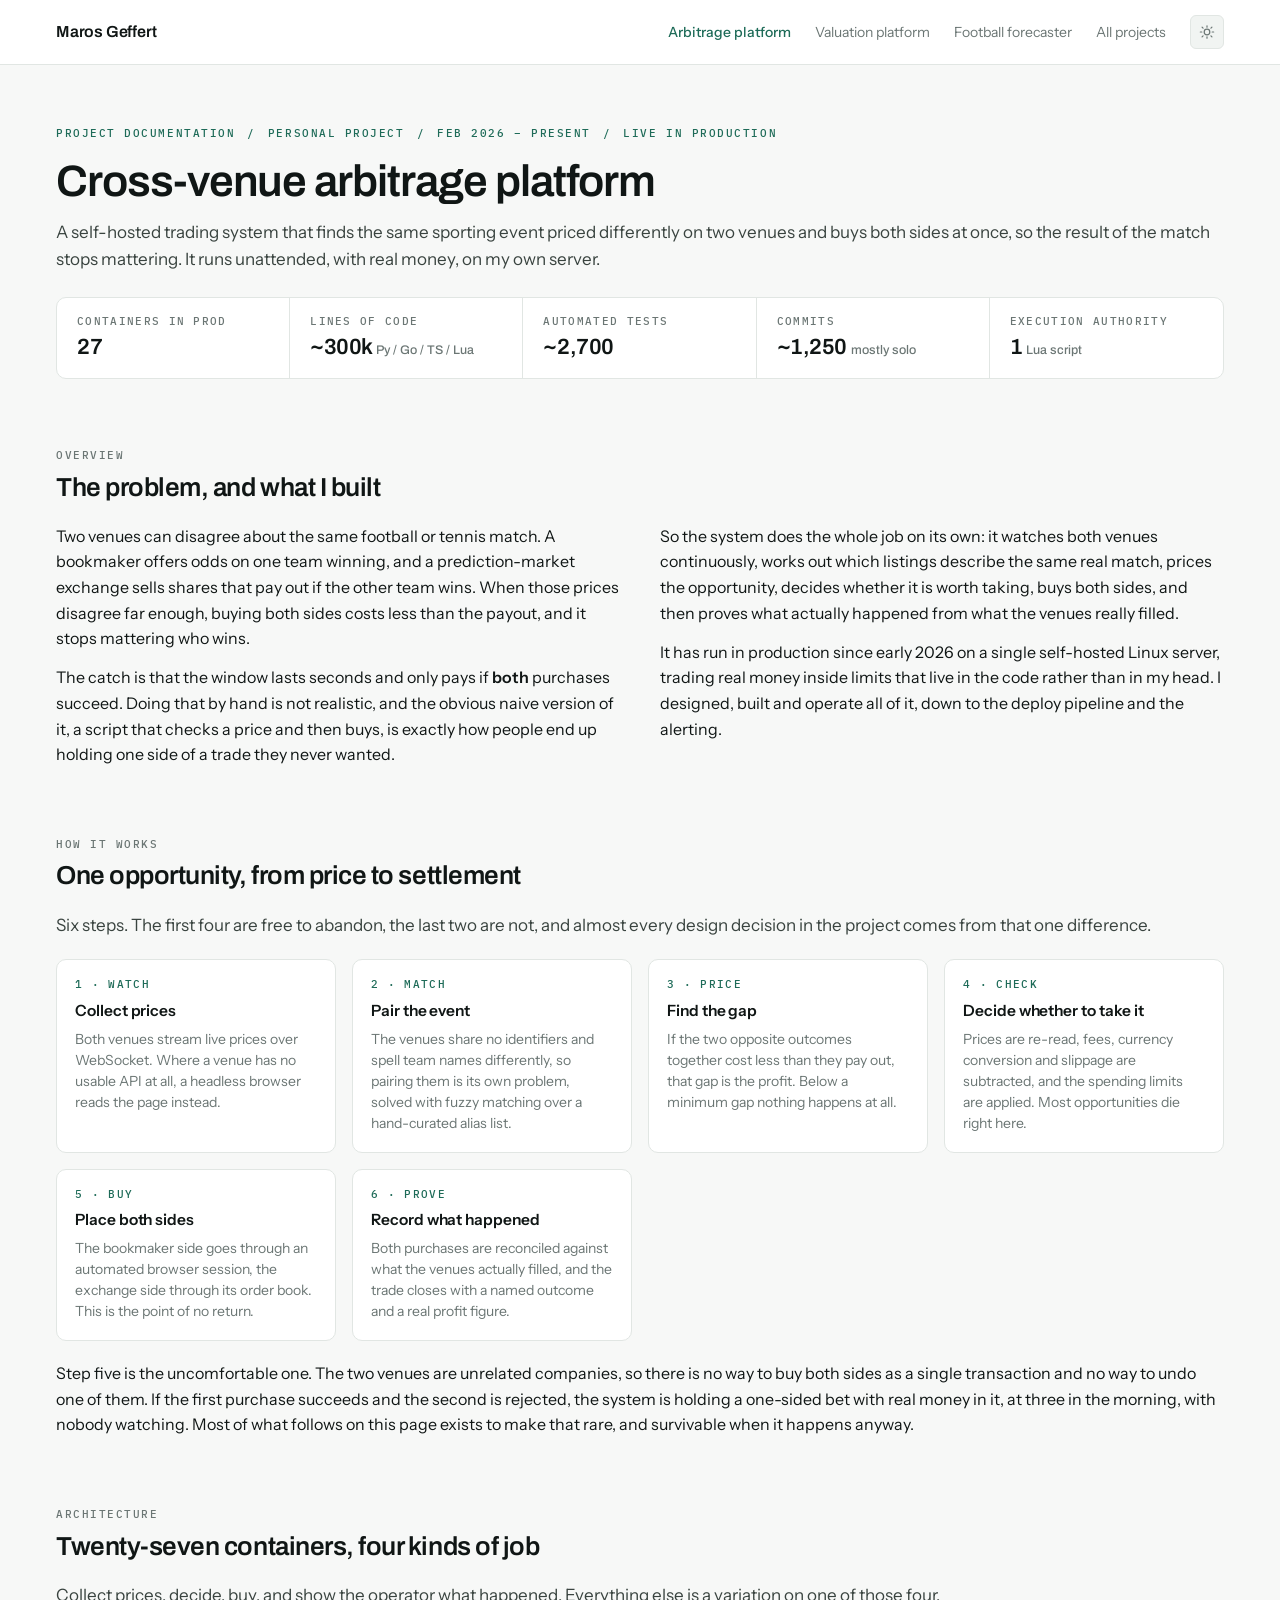
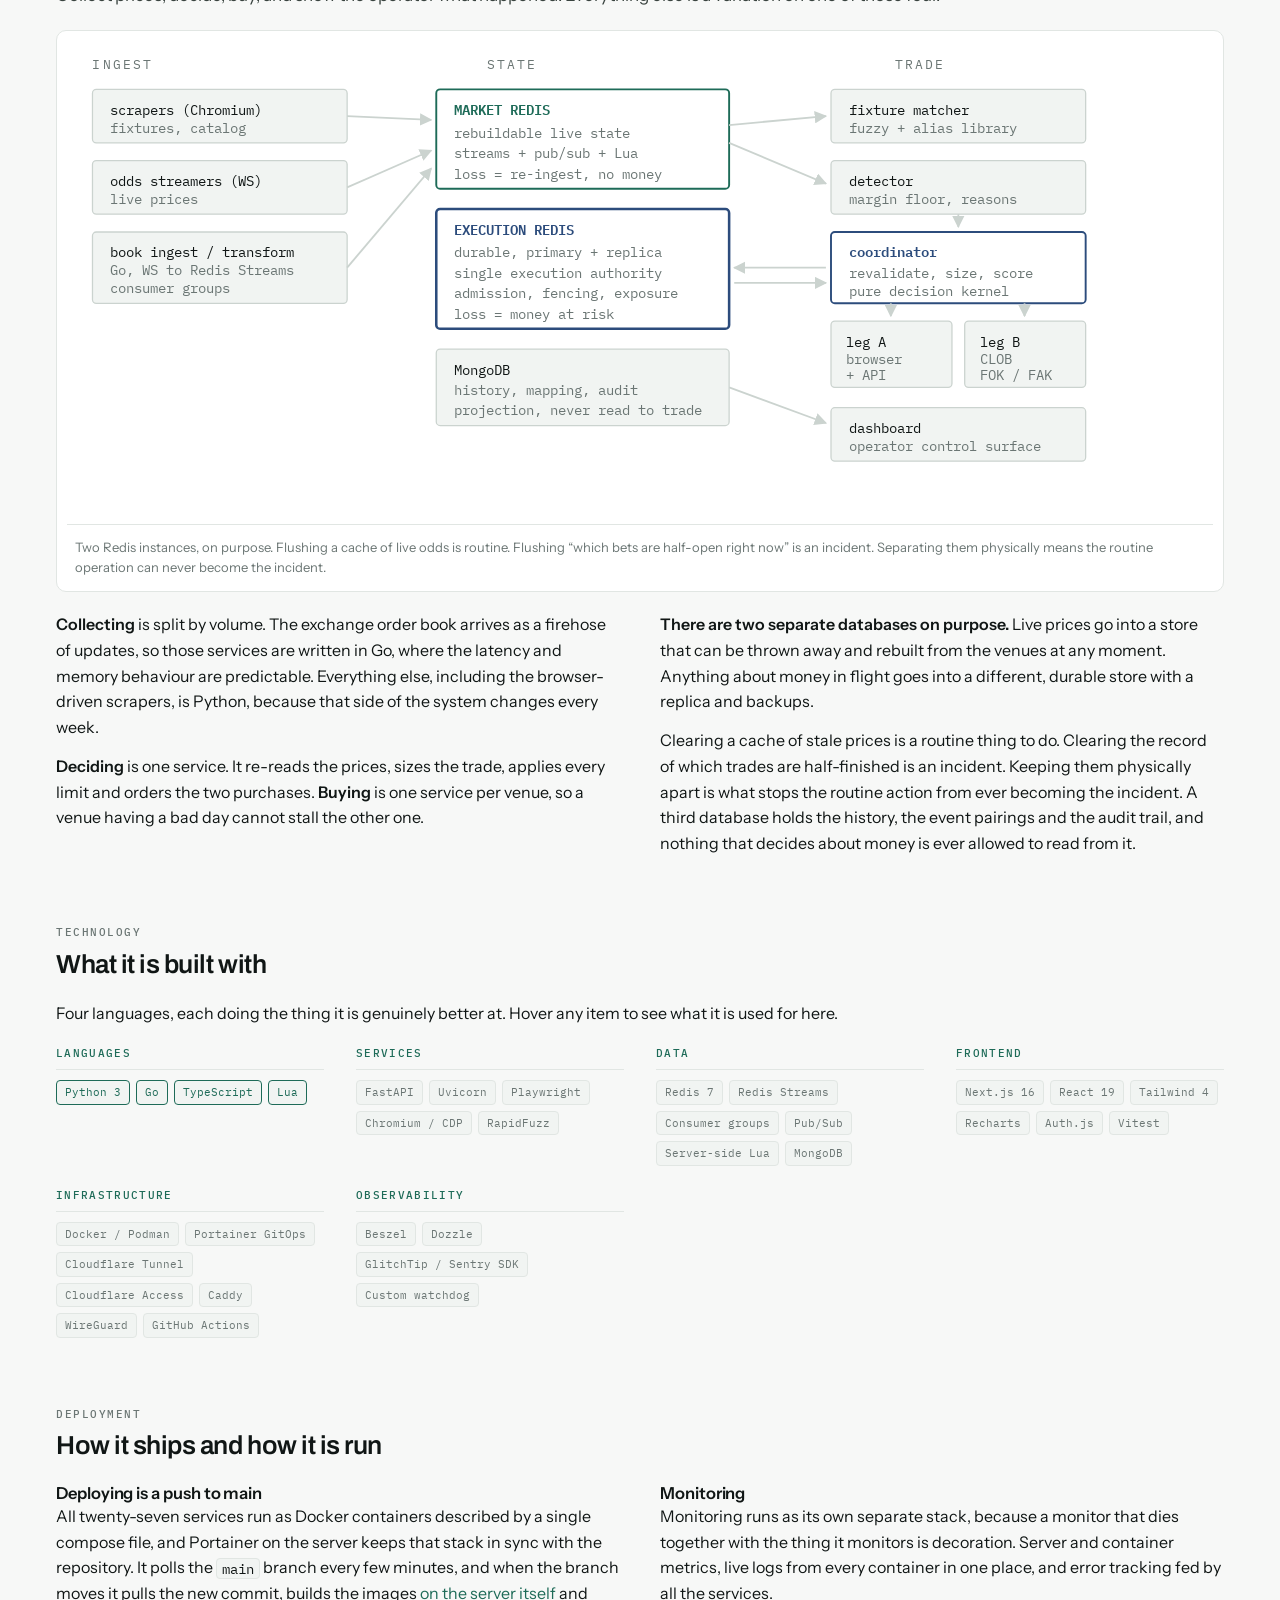
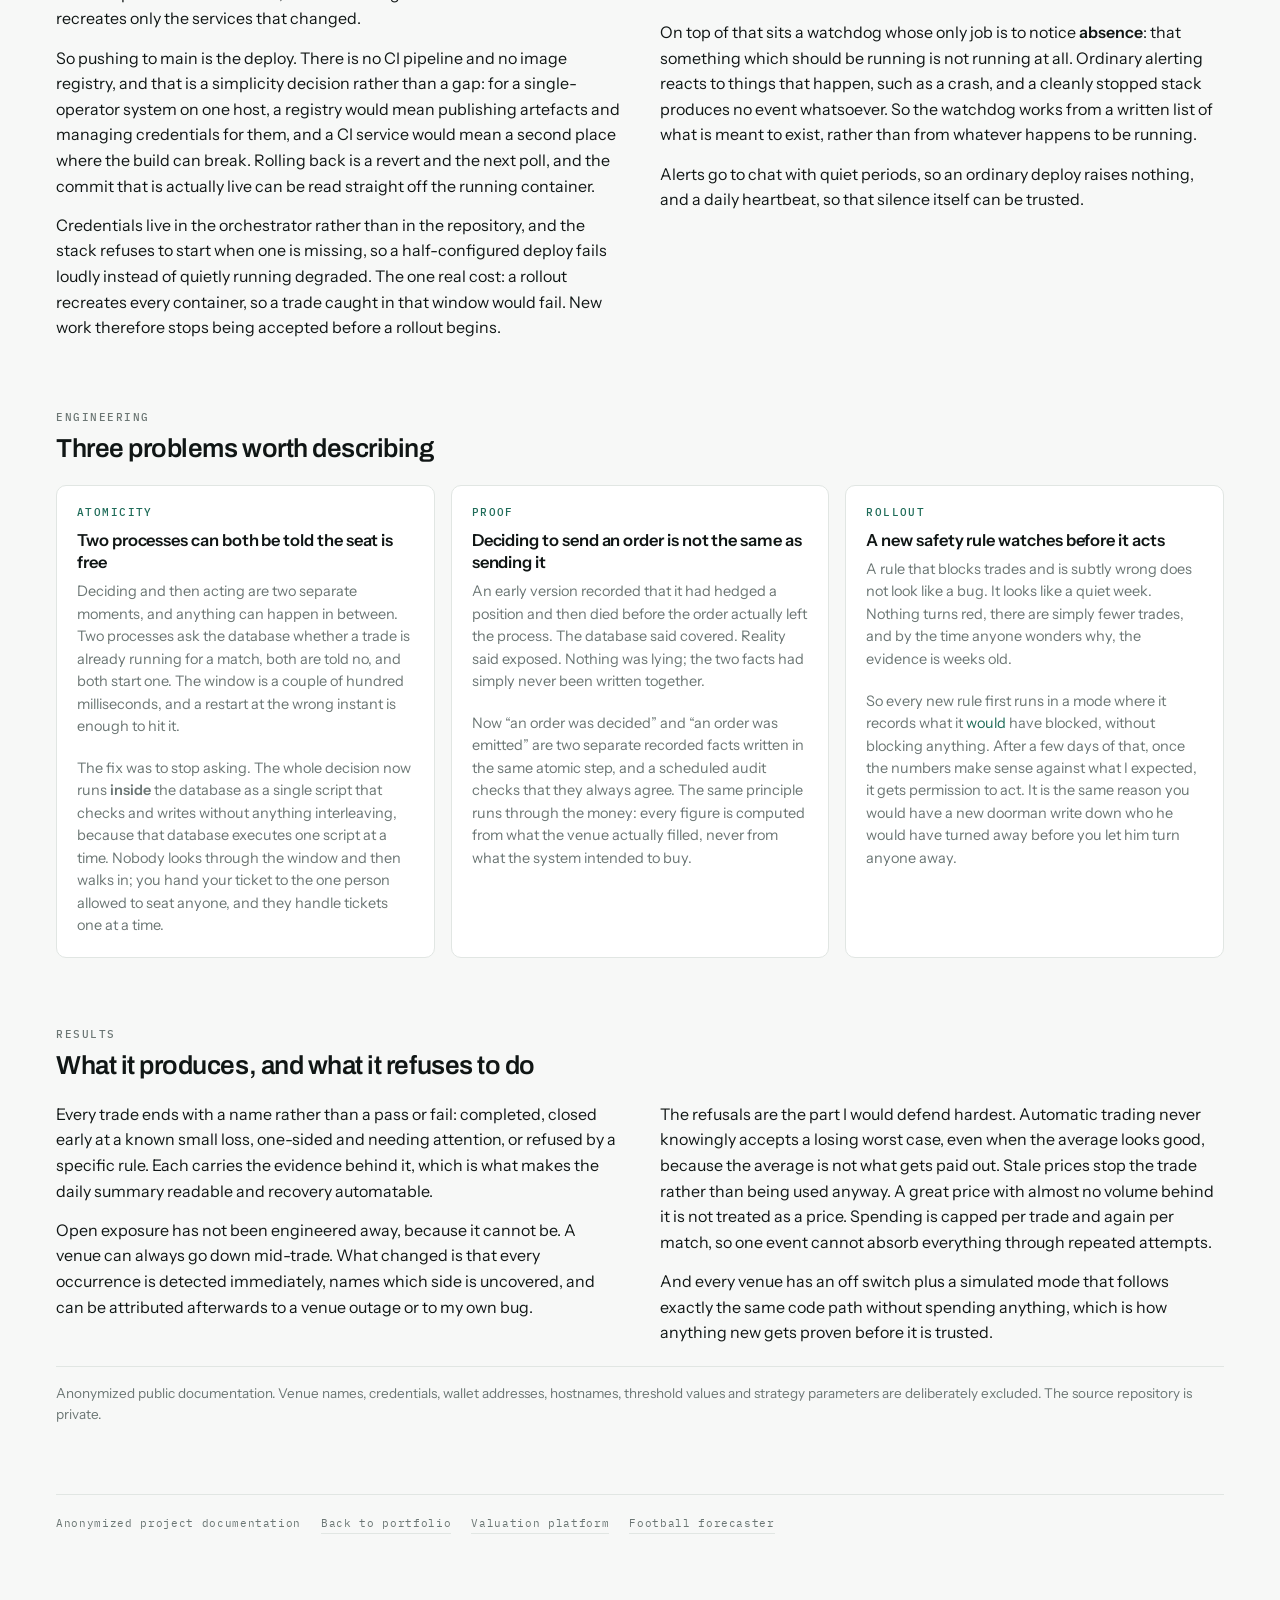
==== commit 41c77a3d: "Describe the arbitrage deploy as Docker plus Portainer GitOps on main" ====
--- a/buco-arbitrage/index.html
+++ b/buco-arbitrage/index.html
@@ -371,37 +371,46 @@
 
     <div class="twocol">
       <div>
-        <p>
-          Merging to the main branch is the deployment. The orchestrator watches the repository,
-          pulls the new commit and recreates whatever changed. There is no deploy script and nothing
-          on the server is edited by hand.
-        </p>
-        <p>
-          The same compose file is both the build instruction and the deployment, so what was tested
-          is what runs. Passwords and keys live in the orchestrator rather than the repository, and
-          the stack refuses to start when one is missing, so a half-configured deploy fails loudly
-          instead of quietly running degraded. Rolling back is a revert and another poll.
-        </p>
-        <p>
-          The one real cost: a deploy recreates every container, so a trade caught in that window
-          fails. New work therefore stops being accepted before a rollout starts.
-        </p>
-      </div>
-      <div>
-        <p>
-          <strong>Monitoring runs as its own separate stack</strong>, because a monitor that dies
-          together with the thing it monitors is decoration. Server and container metrics, live logs
-          from every container in one place, and error tracking fed by all the services.
+        <h3>Deploying is a push to main</h3>
+        <p>
+          All twenty-seven services run as Docker containers described by a single compose file,
+          and Portainer on the server keeps that stack in sync with the repository. It polls the
+          <code>main</code> branch every few minutes, and when the branch moves it pulls the new
+          commit, builds the images <em>on the server itself</em> and recreates only the services
+          that changed.
+        </p>
+        <p>
+          So pushing to main is the deploy. There is no CI pipeline and no image registry, and that
+          is a simplicity decision rather than a gap: for a single-operator system on one host, a
+          registry would mean publishing artefacts and managing credentials for them, and a CI
+          service would mean a second place where the build can break. Rolling back is a revert and
+          the next poll, and the commit that is actually live can be read straight off the running
+          container.
+        </p>
+        <p>
+          Credentials live in the orchestrator rather than in the repository, and the stack refuses
+          to start when one is missing, so a half-configured deploy fails loudly instead of quietly
+          running degraded. The one real cost: a rollout recreates every container, so a trade
+          caught in that window would fail. New work therefore stops being accepted before a
+          rollout begins.
+        </p>
+      </div>
+      <div>
+        <h3>Monitoring</h3>
+        <p>
+          Monitoring runs as its own separate stack, because a monitor that dies together with the
+          thing it monitors is decoration. Server and container metrics, live logs from every
+          container in one place, and error tracking fed by all the services.
         </p>
         <p>
           On top of that sits a watchdog whose only job is to notice <strong>absence</strong>: that
-          something which should be running is not running at all. Ordinary alerting only reacts to
+          something which should be running is not running at all. Ordinary alerting reacts to
           things that happen, such as a crash, and a cleanly stopped stack produces no event
           whatsoever. So the watchdog works from a written list of what is meant to exist, rather
           than from whatever happens to be running.
         </p>
         <p>
-          Alerts go to chat with quiet periods, so a normal deploy raises nothing, and a daily
+          Alerts go to chat with quiet periods, so an ordinary deploy raises nothing, and a daily
           heartbeat, so that silence itself can be trusted.
         </p>
       </div>
